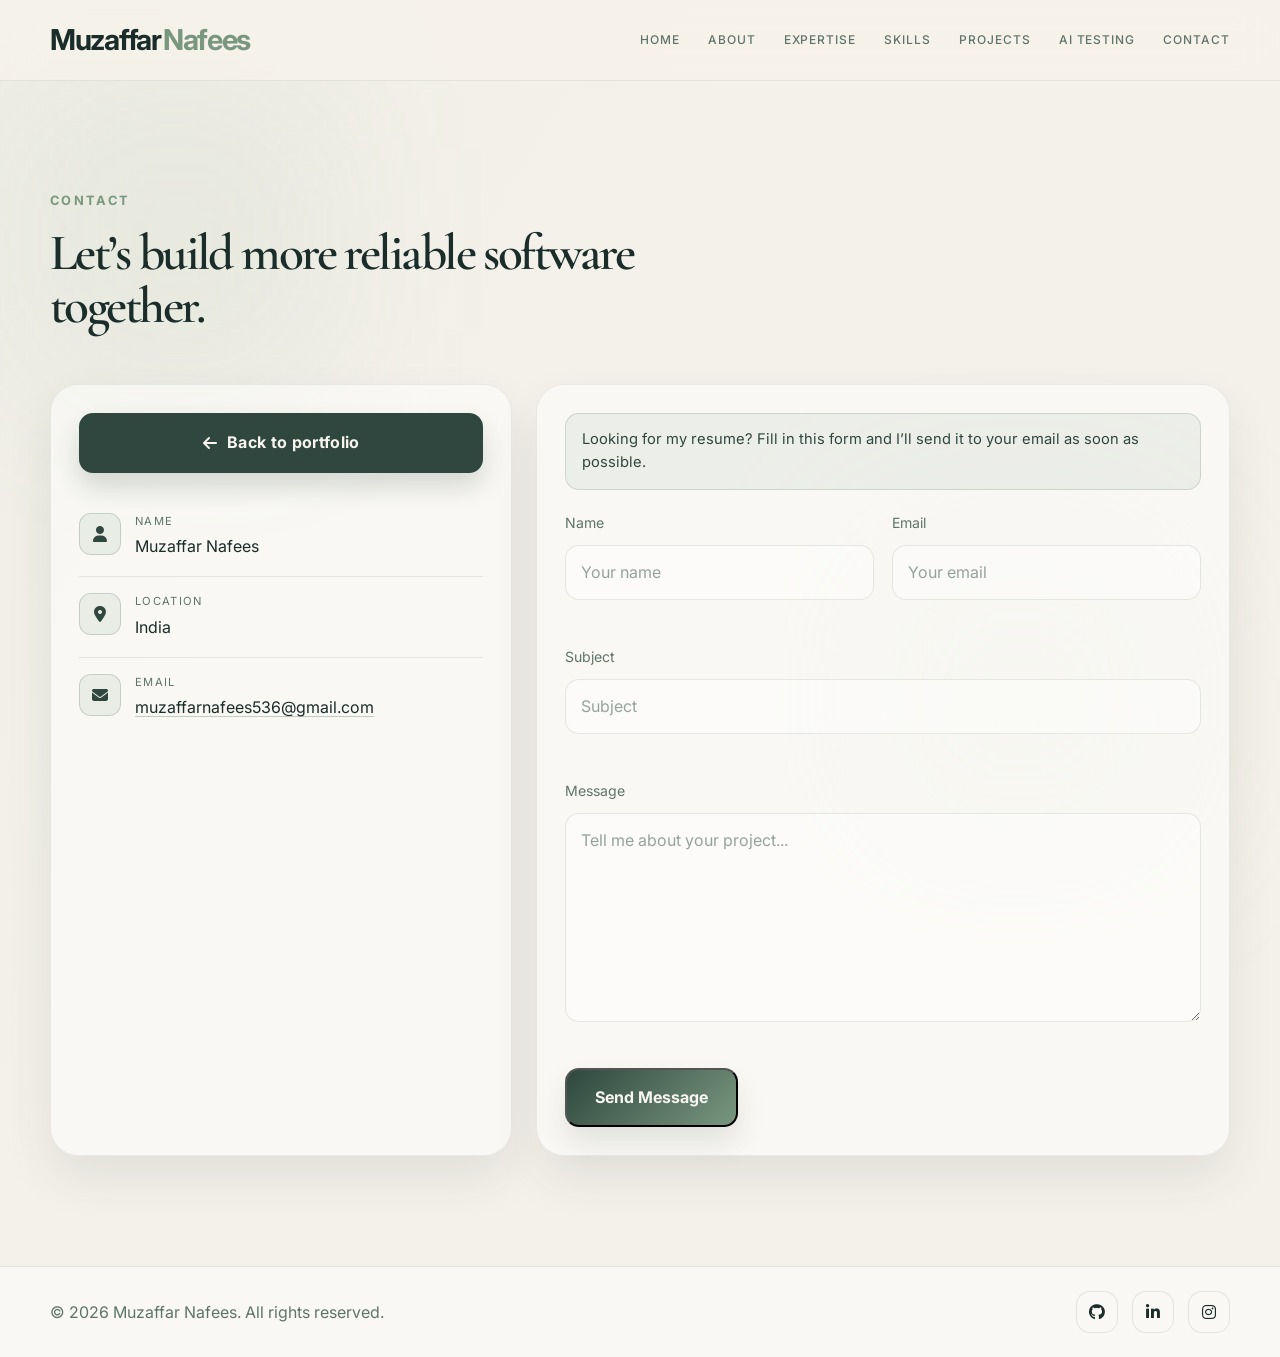
==== contact.html @ 431e7421 "Initial commit" ====
<!DOCTYPE html>
<html lang="en">
  <head>
    <meta charset="UTF-8" />
    <meta name="viewport" content="width=device-width, initial-scale=1.0" />
    <title>Contact Muzaffar Nafees | SDET II</title>
    <meta
      name="description"
      content="Contact Muzaffar Nafees about SDET, test automation, API testing, and quality engineering opportunities."
    />
    <link rel="preconnect" href="https://fonts.googleapis.com" />
    <link rel="preconnect" href="https://fonts.gstatic.com" crossorigin />
    <link
      href="https://fonts.googleapis.com/css2?family=Cormorant+Garamond:wght@500;600;700&family=Libre+Baskerville:wght@400;700&family=Inter:wght@400;500;600;700;800&display=swap"
      rel="stylesheet"
    />
    <link
      rel="stylesheet"
      href="https://cdnjs.cloudflare.com/ajax/libs/font-awesome/6.5.2/css/all.min.css"
    />
    <link rel="stylesheet" href="style.css" />
  </head>
  <body>
    <a class="skip-link" href="#main-content">Skip to main content</a>
    <div class="bg-glow glow-1"></div>
    <div class="bg-glow glow-2"></div>

    <header class="site-header">
      <nav class="navbar container" aria-label="Primary navigation">
        <a href="index.html#home" class="brand">Muzaffar<span>Nafees</span></a>

        <button class="nav-toggle" aria-label="Toggle navigation" aria-controls="primary-navigation" aria-expanded="false">
          <span></span>
          <span></span>
          <span></span>
        </button>

        <div class="nav-menu" id="primary-navigation">
          <a href="index.html#home">Home</a>
          <a href="index.html#about">About</a>
          <a href="index.html#expertise">Expertise</a>
          <a href="index.html#skills">Skills</a>
          <a href="index.html#projects">Projects</a>
          <a href="index.html#ai-testing">AI Testing</a>
          <a href="contact.html" aria-current="page">Contact</a>
        </div>
      </nav>
    </header>

    <main id="main-content" tabindex="-1">
      <section class="contact section" id="contact">
        <div class="container">
          <div class="section-heading">
            <p class="eyebrow" id="contact-eyebrow">Contact</p>
            <h1 id="contact-heading">Let’s build more reliable software together.</h1>
          </div>

          <div class="contact-grid">
            <div class="contact-card">
              <a class="btn btn-secondary contact-back" href="index.html">
                <i class="fa-solid fa-arrow-left" aria-hidden="true"></i>
                Back to portfolio
              </a>
              <div class="contact-item">
                <i class="fa-solid fa-user"></i>
                <div>
                  <label>Name</label>
                  <p>Muzaffar Nafees</p>
                </div>
              </div>
              <div class="contact-item">
                <i class="fa-solid fa-location-dot"></i>
                <div>
                  <label>Location</label>
                  <p>India</p>
                </div>
              </div>
              <div class="contact-item">
                <i class="fa-solid fa-envelope"></i>
                <div>
                  <label>Email</label>
                  <a href="mailto:muzaffarnafees536@gmail.com">muzaffarnafees536@gmail.com</a>
                </div>
              </div>
            </div>

            <form class="contact-form" novalidate>
              <div class="resume-note" id="resume-note" role="status" aria-live="polite">
                Looking for my resume? Fill in this form and I’ll send it to your email as soon as possible.
              </div>

              <div class="field-row">
                <div class="field">
                  <label for="name">Name</label>
                  <input id="name" type="text" placeholder="Your name" autocomplete="name" aria-describedby="name-error" />
                  <div class="error-message" id="name-error" aria-live="polite"></div>
                </div>
                <div class="field">
                  <label for="email">Email</label>
                  <input id="email" type="email" placeholder="Your email" autocomplete="email" aria-describedby="email-error" />
                  <div class="error-message" id="email-error" aria-live="polite"></div>
                </div>
              </div>

              <div class="field">
                <label for="subject">Subject</label>
                <input id="subject" type="text" placeholder="Subject" aria-describedby="subject-error" />
                <div class="error-message" id="subject-error" aria-live="polite"></div>
              </div>

              <div class="field">
                <label for="message">Message</label>
                <textarea id="message" rows="7" placeholder="Tell me about your project..." aria-describedby="message-error"></textarea>
                <div class="error-message" id="message-error" aria-live="polite"></div>
              </div>

              <div class="status-message" id="form-status" role="status" aria-live="polite"></div>
              <button type="submit" class="btn btn-primary">Send Message</button>
            </form>
          </div>
        </div>
      </section>
    </main>

    <footer class="site-footer">
      <div class="container footer-wrap">
        <p>© 2026 Muzaffar Nafees. All rights reserved.</p>
        <div class="socials">
          <a href="https://github.com/MuzaffarNafees" target="_blank" rel="noreferrer" aria-label="GitHub">
            <i class="fa-brands fa-github"></i>
          </a>
          <a href="https://www.linkedin.com/in/muzaffar-nafees-b33689193/" target="_blank" rel="noreferrer" aria-label="LinkedIn">
            <i class="fa-brands fa-linkedin-in"></i>
          </a>
          <a href="https://www.instagram.com/muzaffar.nafees/?hl=en" target="_blank" rel="noreferrer" aria-label="Instagram">
            <i class="fa-brands fa-instagram"></i>
          </a>
        </div>
      </div>
    </footer>

    <script src="script.js"></script>
  </body>
</html>
---- style.css ----
:root {
  --bg: #f4f1ea;
  --bg-soft: #eef3ee;
  --panel: rgba(255, 255, 255, 0.75);
  --panel-strong: #f3f0ea;
  --card: rgba(255, 255, 255, 0.82);
  --surface: rgba(130, 161, 138, 0.07);
  --line: rgba(31, 51, 42, 0.1);
  --text: #1a2d2a;
  --muted: #5e746a;
  --primary: #79977f;
  --secondary: #d9e1d2;
  --accent: #2f473e;
  --shadow: 0 22px 48px rgba(36, 58, 48, 0.09);
}

* {
  margin: 0;
  padding: 0;
  box-sizing: border-box;
}

html {
  scroll-behavior: smooth;
}

body {
  font-family: "Inter", sans-serif;
  background:
    linear-gradient(120deg, rgba(217, 225, 210, 0.2), transparent 38%),
    var(--bg);
  color: var(--text);
  line-height: 1.6;
  -webkit-font-smoothing: antialiased;
  text-rendering: optimizeLegibility;
  overflow-x: hidden;
}

.scroll-progress {
  position: fixed;
  top: 0;
  left: 0;
  z-index: 100;
  width: 0;
  height: 3px;
  background: linear-gradient(90deg, var(--accent), var(--primary));
  box-shadow: 0 0 14px rgba(121, 151, 127, 0.65);
  pointer-events: none;
}

.cursor-glow {
  position: fixed;
  top: 0;
  left: 0;
  z-index: 0;
  width: 220px;
  height: 220px;
  border-radius: 50%;
  background: rgba(121, 151, 127, 0.1);
  filter: blur(34px);
  opacity: 0;
  pointer-events: none;
  transform: translate(-50%, -50%);
  transition: opacity 0.3s ease;
}

@keyframes fadeInUp {
  from {
    opacity: 0;
    transform: translateY(24px);
  }
  to {
    opacity: 1;
    transform: translateY(0);
  }
}

@keyframes floatCard {
  0%, 100% {
    transform: translateY(0px);
  }
  50% {
    transform: translateY(-12px);
  }
}

@keyframes pulseGlow {
  0%, 100% {
    opacity: 0.45;
  }
  50% {
    opacity: 0.9;
  }
}

@keyframes transitionRise {
  from {
    opacity: 0;
    transform: translateY(18px);
  }
  to {
    opacity: 1;
    transform: translateY(0);
  }
}

@keyframes transitionMark {
  from {
    transform: translateX(-42px);
  }
  to {
    transform: translateX(142px);
  }
}

.page-transition {
  position: fixed;
  inset: 0;
  z-index: 200;
  display: grid;
  place-content: center;
  gap: 20px;
  background: var(--accent);
  color: #f8f5f1;
  text-align: center;
  animation: transitionRise 0.42s ease both;
}

.page-transition-brand {
  font-family: "Inter", sans-serif;
  font-size: clamp(1.45rem, 3vw, 2rem);
  font-weight: 700;
  letter-spacing: -0.045em;
}

.page-transition-brand span {
  margin-left: 0.08em;
  color: var(--secondary);
}

.page-transition-mark {
  position: relative;
  width: 100px;
  height: 1px;
  overflow: hidden;
  background: rgba(217, 225, 210, 0.28);
}

.page-transition-mark span {
  display: block;
  width: 42px;
  height: 1px;
  background: var(--secondary);
  animation: transitionMark 0.8s cubic-bezier(0.65, 0, 0.35, 1) infinite;
}

body.is-leaving > *:not(.page-transition) {
  pointer-events: none;
}

img {
  max-width: 100%;
  display: block;
}

a {
  color: inherit;
  text-decoration: none;
}

:focus-visible {
  outline: 3px solid var(--primary);
  outline-offset: 4px;
}

.skip-link {
  position: fixed;
  top: 12px;
  left: 12px;
  z-index: 100;
  padding: 10px 14px;
  border-radius: 10px;
  background: var(--accent);
  color: #f8f5f1;
  transform: translateY(-160%);
  transition: transform 0.2s ease;
}

.skip-link:focus {
  transform: translateY(0);
}

button,
input,
textarea {
  font: inherit;
}

.container {
  width: min(1180px, calc(100% - 32px));
  margin: 0 auto;
}

section,
article,
.container,
.hero-copy,
.hero-visual,
.about-card,
.info-card,
.project-card,
.contact-card,
.contact-form {
  min-width: 0;
}

.section {
  padding: 110px 0;
}

.alt-section {
  background: rgba(255, 255, 255, 0.02);
  border-top: 1px solid var(--line);
  border-bottom: 1px solid var(--line);
}

.eyebrow {
  font-size: 0.8rem;
  text-transform: uppercase;
  letter-spacing: 0.18em;
  color: var(--primary);
  font-weight: 700;
  margin-bottom: 16px;
}

.section-heading {
  max-width: 720px;
  margin-bottom: 52px;
}

.section-heading h1,
.section-heading h2 {
  font-size: clamp(2.2rem, 4vw, 3.5rem);
  line-height: 1.02;
  letter-spacing: -0.05em;
  font-family: "Cormorant Garamond", serif;
  font-weight: 600;
}

.bg-glow {
  position: fixed;
  filter: blur(90px);
  opacity: 0.5;
  pointer-events: none;
  z-index: 0;
  animation: pulseGlow 7s ease-in-out infinite;
}

.glow-1 {
  width: 300px;
  height: 300px;
  background: rgba(126, 163, 135, 0.18);
  top: 10%;
  left: 2%;
}

.glow-2 {
  width: 320px;
  height: 320px;
  background: rgba(196, 211, 188, 0.26);
  bottom: 5%;
  right: 8%;
}

.site-header,
main,
.site-footer {
  position: relative;
  z-index: 1;
}

.site-header {
  position: sticky;
  top: 0;
  z-index: 20;
  backdrop-filter: blur(18px);
  background: rgba(247, 243, 234, 0.8);
  border-bottom: 1px solid rgba(24, 56, 47, 0.08);
}

.navbar {
  display: flex;
  align-items: center;
  justify-content: space-between;
  min-height: 80px;
}

.brand {
  font-size: clamp(1.8rem, 2vw, 2.2rem);
  font-weight: 700;
  letter-spacing: -0.045em;
  font-family: "Inter", sans-serif;
  line-height: 1;
  color: var(--text);
}

.brand span {
  margin-left: 0.08em;
  color: var(--primary);
  font-weight: 700;
}

.nav-menu {
  display: flex;
  align-items: center;
  gap: 28px;
}

.nav-menu a {
  position: relative;
  color: var(--muted);
  font-weight: 500;
  letter-spacing: 0.08em;
  text-transform: uppercase;
  font-size: 0.75rem;
  transition: color 0.2s ease;
}

.nav-menu a:hover {
  color: var(--text);
}

.nav-menu a.is-current {
  color: var(--accent);
}

.nav-menu a.is-current::after {
  content: "";
  position: absolute;
  right: 0;
  bottom: -9px;
  left: 0;
  height: 2px;
  border-radius: 99px;
  background: var(--primary);
}

.nav-toggle {
  display: none;
  width: 44px;
  height: 44px;
  padding: 10px;
  border: 1px solid var(--line);
  border-radius: 12px;
  background: rgba(255, 255, 255, 0.55);
  color: var(--text);
  cursor: pointer;
}

.nav-toggle:hover {
  border-color: rgba(65, 93, 79, 0.35);
}

.nav-toggle span {
  display: block;
  height: 2px;
  margin: 4px 0;
  border-radius: 99px;
  background: currentColor;
}

.hero {
  padding: 110px 0 80px;
}

.hero-grid {
  display: grid;
  grid-template-columns: 1.2fr 0.8fr;
  align-items: center;
  gap: 48px;
}

.hero-copy {
  width: 100%;
  animation: fadeInUp 0.9s ease both;
}

.hero-copy h1 {
  display: block;
  font-size: clamp(2.9rem, 4.8vw, 6.8rem);
  line-height: 0.86;
  letter-spacing: -0.07em;
  max-width: 760px;
  font-family: Georgia, "Times New Roman", serif;
  font-weight: 400;
  margin-top: 30px;
  color: var(--text);
  text-shadow: 0 10px 30px rgba(26, 45, 42, 0.04);
}

.headline-line {
  display: block;
  white-space: normal;
}

.headline-line + .headline-line {
  margin-top: 0.18em;
}

.highlight {
  color: var(--primary);
  font-style: normal;
  font-weight: 400;
}

.subtitle {
  font-size: clamp(1.2rem, 2vw, 2rem);
  color: var(--muted);
  max-width: 1100px;
  margin-top: 22px;
  font-weight: 400;
  line-height: 1.3;
}

.typewriter-wrap {
  display: flex;
  align-items: center;
  flex-wrap: wrap;
  gap: 10px;
  margin-top: 18px;
  font-size: 0.9rem;
  color: var(--text);
  letter-spacing: 0.18em;
  text-transform: uppercase;
}

.static-text {
  color: var(--muted);
}

.typed-text {
  color: var(--accent);
  font-weight: 700;
}

.cta-row {
  display: flex;
  flex-wrap: wrap;
  gap: 18px;
  margin-top: 32px;
}

.btn {
  position: relative;
  overflow: hidden;
  display: inline-flex;
  align-items: center;
  justify-content: center;
  border-radius: 14px;
  padding: 15px 28px;
  font-weight: 700;
  transition: transform 0.2s ease, box-shadow 0.2s ease;
}

.ripple {
  position: absolute;
  width: 12px;
  height: 12px;
  border-radius: 50%;
  background: rgba(255, 255, 255, 0.42);
  pointer-events: none;
  transform: translate(-50%, -50%) scale(0);
  animation: ripple 0.6s ease-out forwards;
}

@keyframes ripple {
  to {
    opacity: 0;
    transform: translate(-50%, -50%) scale(18);
  }
}

.btn:hover {
  transform: translateY(-4px) scale(1.02);
  box-shadow: 0 22px 34px rgba(46, 69, 61, 0.16);
}

.btn-primary {
  color: #f8f5f1;
  background: linear-gradient(135deg, var(--accent), var(--primary));
  box-shadow: 0 16px 28px rgba(46, 69, 61, 0.12);
}

.btn-secondary {
  background: rgba(255, 255, 255, 0.38);
  border: 1px solid var(--line);
  color: var(--text);
}

.mini-stats {
  display: grid;
  grid-template-columns: repeat(3, minmax(120px, 1fr));
  gap: 18px;
  margin-top: 42px;
  max-width: 540px;
}

.mini-stats div {
  padding: 18px 16px;
  background: rgba(255, 255, 255, 0.32);
  border: 1px solid var(--line);
  border-radius: 18px;
  backdrop-filter: blur(6px);
  animation: floatCard 5.2s ease-in-out infinite;
  transition: transform 0.25s ease, box-shadow 0.25s ease;
}

.mini-stats div:hover {
  transform: translateY(-6px);
  box-shadow: 0 18px 30px rgba(31, 51, 42, 0.08);
}

.mini-stats div:nth-child(2) {
  animation-delay: 1s;
}

.mini-stats div:nth-child(3) {
  animation-delay: 2s;
}

.mini-stats strong {
  display: block;
  font-size: 1.4rem;
  margin-bottom: 6px;
  color: var(--primary);
}

.mini-stats span {
  color: var(--muted);
  font-size: 0.88rem;
}

.hero-visual {
  display: flex;
  justify-content: center;
}

.profile-card {
  width: min(450px, 100%);
  padding: 18px;
  border-radius: 30px;
  background: linear-gradient(180deg, rgba(255, 255, 255, 0.88), rgba(245, 247, 242, 0.96));
  border: 1px solid rgba(31, 51, 42, 0.08);
  box-shadow: var(--shadow);
  transform: perspective(1200px) rotateY(-6deg) rotateX(2deg);
  transition: transform 0.35s ease, box-shadow 0.35s ease;
  animation: floatCard 6.5s ease-in-out infinite;
}

.profile-card:hover {
  transform: perspective(1200px) rotateY(0deg) rotateX(0deg) translateY(-10px);
  box-shadow: 0 32px 70px rgba(31, 51, 42, 0.14);
}

.profile-image-wrap {
  overflow: hidden;
  border-radius: 24px;
  background: linear-gradient(180deg, rgba(126, 163, 135, 0.2), rgba(196, 211, 188, 0.24));
}

.profile-image-wrap img {
  width: 100%;
  height: 520px;
  object-fit: cover;
  border-radius: 24px;
}

.profile-badges {
  display: flex;
  flex-wrap: wrap;
  gap: 10px;
  margin-top: 18px;
}

.profile-badges span {
  display: inline-flex;
  align-items: center;
  gap: 8px;
  background: rgba(255, 255, 255, 0.42);
  border: 1px solid var(--line);
  padding: 10px 14px;
  border-radius: 999px;
  color: var(--muted);
  font-size: 0.9rem;
}

.about-grid {
  display: grid;
  grid-template-columns: 1.3fr 1fr 0.9fr;
  gap: 22px;
}

.about-card,
.info-card,
.contact-card,
.contact-form,
.ai-panel,
.quote-panel,
.project-card {
  background: rgba(255, 255, 255, 0.5);
  border: 1px solid rgba(31, 51, 42, 0.08);
  border-radius: 28px;
  box-shadow: var(--shadow);
  transition: transform 0.25s ease, box-shadow 0.25s ease, border-color 0.25s ease;
}

.about-card:hover,
.info-card:hover,
.contact-card:hover,
.contact-form:hover,
.ai-panel:hover,
.quote-panel:hover,
.project-card:hover {
  transform: translateY(-8px);
  box-shadow: 0 22px 42px rgba(31, 51, 42, 0.11);
  border-color: rgba(121, 151, 127, 0.28);
}

.tilt-card {
  transform: perspective(900px) rotateX(var(--tilt-x, 0deg)) rotateY(var(--tilt-y, 0deg));
}

.tilt-card:hover {
  transform: perspective(900px) rotateX(var(--tilt-x, 0deg)) rotateY(var(--tilt-y, 0deg)) translateY(-8px);
}

.reveal {
  opacity: 0;
  transform: translateY(24px);
  transition: opacity 0.7s ease, transform 0.7s ease;
}

.reveal.is-visible {
  opacity: 1;
  transform: translateY(0);
}

.reveal.is-visible.tilt-card {
  transform: perspective(900px) rotateX(var(--tilt-x, 0deg)) rotateY(var(--tilt-y, 0deg));
}

.reveal.is-visible.tilt-card:hover {
  transform: perspective(900px) rotateX(var(--tilt-x, 0deg)) rotateY(var(--tilt-y, 0deg)) translateY(-8px);
}

.about-card {
  padding: 28px;
}

.intro-card p {
  color: var(--muted);
  margin-bottom: 16px;
}

.highlight-card h3 {
  font-size: 2rem;
  margin: 12px 0 16px;
  letter-spacing: -0.05em;
}

.mini-label {
  display: inline-block;
  padding: 8px 12px;
  border-radius: 999px;
  background: rgba(126, 163, 135, 0.12);
  border: 1px solid rgba(65, 93, 79, 0.2);
  color: var(--accent);
  font-size: 0.75rem;
  text-transform: uppercase;
  letter-spacing: 0.08em;
}

.highlight-card ul,
.info-card ul,
.ai-panel ul {
  list-style: none;
  display: grid;
  gap: 10px;
  color: var(--muted);
}

.highlight-card li::before,
.info-card li::before,
.ai-panel li::before {
  content: "•";
  color: var(--accent);
  margin-right: 8px;
}

.metrics-card {
  display: grid;
  gap: 18px;
}

.metric {
  padding: 18px 16px;
  border-radius: 18px;
  background: rgba(255, 255, 255, 0.03);
  border: 1px solid var(--line);
}

.metric strong {
  display: block;
  font-size: 1.2rem;
  color: var(--primary);
}

.metric span {
  color: var(--muted);
}

.cards-grid {
  display: grid;
  gap: 22px;
}

.three-up {
  grid-template-columns: repeat(3, minmax(0, 1fr));
}

.info-card {
  padding: 28px 24px;
}

.icon-wrap {
  width: 62px;
  height: 62px;
  border-radius: 18px;
  display: grid;
  place-items: center;
  background: linear-gradient(135deg, rgba(126, 163, 135, 0.12), rgba(196, 211, 188, 0.18));
  border: 1px solid rgba(65, 93, 79, 0.2);
  color: var(--accent);
  font-size: 1.5rem;
  margin-bottom: 18px;
}

.info-card h3 {
  margin-bottom: 14px;
  font-size: 1.5rem;
  letter-spacing: -0.04em;
}

.stack-layout {
  display: grid;
  grid-template-columns: repeat(2, minmax(0, 1fr));
  gap: 24px;
}

.stack-block {
  padding: 24px;
  border-radius: 22px;
  background: rgba(255, 255, 255, 0.38);
  border: 1px solid var(--line);
}

.stack-block h3 {
  margin-bottom: 18px;
  font-size: 1.2rem;
}

.chip-group {
  display: flex;
  flex-wrap: wrap;
  gap: 10px;
}

.chip-group span {
  background: rgba(255, 255, 255, 0.58);
  border: 1px solid var(--line);
  color: var(--text);
  padding: 10px 14px;
  border-radius: 999px;
  font-size: 0.9rem;
}

.projects-grid {
  display: grid;
  grid-template-columns: repeat(3, minmax(0, 1fr));
  gap: 24px;
}

.project-card {
  padding: 26px 22px;
}

.project-tag {
  display: inline-block;
  margin-bottom: 14px;
  padding: 8px 10px;
  border-radius: 999px;
  background: rgba(121, 151, 127, 0.1);
  border: 1px solid rgba(121, 151, 127, 0.22);
  color: var(--accent);
  text-transform: uppercase;
  letter-spacing: 0.08em;
  font-size: 0.7rem;
  font-weight: 700;
}

.project-card h3 {
  margin-bottom: 12px;
  font-size: 1.7rem;
  letter-spacing: -0.05em;
}

.project-card p,
.project-card li {
  color: var(--muted);
}

.project-card ul {
  list-style: none;
  display: grid;
  gap: 10px;
  margin-top: 16px;
}

.project-card li::before {
  content: "•";
  color: var(--primary);
  margin-right: 8px;
}

.project-meta {
  display: flex;
  flex-wrap: wrap;
  gap: 8px;
  margin-top: 18px;
}

.project-meta span {
  display: inline-flex;
  padding: 8px 12px;
  border-radius: 999px;
  background: rgba(255, 255, 255, 0.58);
  border: 1px solid var(--line);
  color: var(--text);
  font-size: 0.76rem;
}

.ai-grid {
  display: grid;
  grid-template-columns: 1.3fr 0.7fr;
  gap: 22px;
}

.ai-panel,
.quote-panel {
  padding: 28px;
}

.quote-panel {
  display: grid;
  place-items: center;
  background: linear-gradient(135deg, rgba(126, 163, 135, 0.1), rgba(196, 211, 188, 0.18));
}

.quote-panel p {
  font-size: clamp(1.5rem, 3vw, 2.2rem);
  line-height: 1.1;
  font-family: "Cormorant Garamond", serif;
  letter-spacing: -0.02em;
  font-weight: 600;
}

.architecture-flow {
  display: flex;
  flex-direction: column;
  align-items: center;
  gap: 12px;
}

.flow-block,
.multi-stack {
  background: rgba(255, 255, 255, 0.4);
  border: 1px solid var(--line);
  border-radius: 16px;
  padding: 16px 22px;
  text-align: center;
  min-width: min(100%, 360px);
  font-weight: 600;
}

.flow-block {
  color: var(--text);
  cursor: pointer;
  font: inherit;
  transition: transform 0.25s ease, background 0.25s ease, border-color 0.25s ease, box-shadow 0.25s ease;
}

.flow-block:hover,
.flow-block.is-active {
  transform: translateX(8px);
  background: rgba(121, 151, 127, 0.14);
  border-color: rgba(65, 93, 79, 0.36);
  box-shadow: 0 12px 26px rgba(31, 51, 42, 0.1);
}

.flow-block.is-pulse {
  animation: architecturePulse 0.7s ease both;
}

@keyframes architecturePulse {
  0% {
    box-shadow: 0 0 0 0 rgba(121, 151, 127, 0.45);
  }
  60% {
    box-shadow: 0 0 0 12px rgba(121, 151, 127, 0);
  }
  100% {
    box-shadow: 0 12px 26px rgba(31, 51, 42, 0.1);
  }
}

.architecture-intro {
  max-width: 600px;
  margin-top: 18px;
  color: var(--muted);
}

.architecture-detail {
  display: grid;
  grid-template-columns: 0.8fr 1.5fr auto;
  align-items: center;
  gap: 24px;
  margin: 32px auto 0;
  padding: 22px 24px;
  max-width: 860px;
  border: 1px solid rgba(121, 151, 127, 0.24);
  border-radius: 22px;
  background: rgba(255, 255, 255, 0.54);
  box-shadow: var(--shadow);
}

.architecture-detail-label {
  display: block;
  margin-bottom: 6px;
  color: var(--primary);
  font-size: 0.7rem;
  font-weight: 700;
  letter-spacing: 0.14em;
  text-transform: uppercase;
}

.architecture-detail h3 {
  font-family: "Cormorant Garamond", serif;
  font-size: 1.8rem;
  line-height: 1;
}

.architecture-detail p {
  color: var(--muted);
}

.architecture-play {
  display: inline-flex;
  align-items: center;
  gap: 9px;
  min-height: 44px;
  padding: 10px 15px;
  border: 1px solid rgba(65, 93, 79, 0.22);
  border-radius: 999px;
  background: var(--accent);
  color: #f8f5f1;
  cursor: pointer;
  font-weight: 700;
  white-space: nowrap;
  transition: transform 0.2s ease, box-shadow 0.2s ease;
}

.architecture-play:hover {
  transform: translateY(-3px);
  box-shadow: 0 12px 24px rgba(46, 69, 61, 0.18);
}

.architecture-play.is-complete {
  background: var(--primary);
}

.architecture-progress {
  width: min(860px, 100%);
  height: 5px;
  margin: 18px auto 0;
  overflow: hidden;
  border-radius: 999px;
  background: rgba(121, 151, 127, 0.14);
}

.architecture-progress span {
  display: block;
  width: 16.66%;
  height: 100%;
  border-radius: inherit;
  background: linear-gradient(90deg, var(--primary), var(--accent));
  transition: width 0.45s ease;
}

.architecture-status {
  margin-top: 10px;
  color: var(--muted);
  font-size: 0.82rem;
  text-align: center;
}

.multi-stack {
  display: flex;
  flex-wrap: wrap;
  justify-content: center;
  gap: 10px;
  min-width: min(100%, 440px);
}

.multi-stack span {
  border-radius: 999px;
  padding: 8px 12px;
  background: rgba(255, 255, 255, 0.58);
  border: 1px solid var(--line);
}

.connector {
  position: relative;
  color: var(--primary);
  font-size: 1.1rem;
  transition: color 0.25s ease, transform 0.25s ease;
}

.connector.is-live {
  color: var(--accent);
  transform: scale(1.22);
}

.connector.is-live::after {
  content: "";
  position: absolute;
  top: 50%;
  left: 50%;
  width: 8px;
  height: 8px;
  border-radius: 50%;
  background: var(--primary);
  box-shadow: 0 0 0 5px rgba(121, 151, 127, 0.16);
  transform: translate(-50%, -50%);
  animation: signalTravel 0.7s ease-in-out both;
}

@keyframes signalTravel {
  0% {
    opacity: 0;
    transform: translate(-50%, -90%);
  }
  45% {
    opacity: 1;
  }
  100% {
    opacity: 0;
    transform: translate(-50%, 90%);
  }
}

.contact-grid {
  display: grid;
  grid-template-columns: 0.8fr 1.2fr;
  gap: 24px;
}

.contact-card,
.contact-form {
  padding: 28px;
}

.contact-back {
  width: 100%;
  min-height: 58px;
  margin: 0 0 24px;
  gap: 10px;
  border: 2px solid var(--accent);
  background: var(--accent);
  color: #f8f5f1;
  box-shadow: 0 14px 26px rgba(46, 69, 61, 0.18);
  letter-spacing: 0.02em;
}

.contact-back:hover {
  background: var(--text);
  border-color: var(--text);
  box-shadow: 0 18px 32px rgba(46, 69, 61, 0.24);
}

.contact-item {
  display: flex;
  align-items: flex-start;
  gap: 14px;
  padding: 16px 0;
  border-bottom: 1px solid var(--line);
}

.contact-item:last-child {
  border-bottom: none;
}

.contact-item i {
  display: inline-grid;
  place-items: center;
  width: 42px;
  height: 42px;
  border-radius: 12px;
  color: var(--primary);
  background: rgba(102, 217, 239, 0.08);
  border: 1px solid rgba(102, 217, 239, 0.2);
}

.contact-item label {
  display: block;
  text-transform: uppercase;
  letter-spacing: 0.12em;
  color: var(--muted);
  font-size: 0.7rem;
  margin-bottom: 4px;
}

.contact-item p,
.contact-item a {
  color: var(--text);
  overflow-wrap: anywhere;
}

.contact-item a {
  text-decoration: underline;
  text-decoration-color: rgba(121, 151, 127, 0.45);
  text-underline-offset: 3px;
}

.field-row {
  display: grid;
  grid-template-columns: repeat(2, minmax(0, 1fr));
  gap: 18px;
}

.field {
  display: grid;
  gap: 10px;
  margin-bottom: 18px;
}

.field label {
  color: var(--muted);
  font-size: 0.88rem;
}

.field input,
.field textarea {
  width: 100%;
  min-height: 48px;
  background: rgba(255, 255, 255, 0.4);
  border: 1px solid var(--line);
  border-radius: 14px;
  padding: 14px 15px;
  color: var(--text);
  resize: vertical;
  transition: border-color 0.2s ease, box-shadow 0.2s ease, transform 0.2s ease;
}

.field input::placeholder,
.field textarea::placeholder {
  color: rgba(24, 56, 47, 0.45);
}

.field input:focus,
.field textarea:focus {
  outline: none;
  border-color: rgba(65, 93, 79, 0.7);
  box-shadow: 0 0 0 4px rgba(121, 151, 127, 0.12);
}

.field.has-error input,
.field.has-error textarea {
  border-color: #c25a5a;
  box-shadow: 0 0 0 4px rgba(194, 90, 90, 0.08);
}

.error-message {
  min-height: 18px;
  font-size: 0.78rem;
  color: #b14a4a;
}

.status-message {
  display: none;
  margin-bottom: 16px;
  padding: 12px 14px;
  border-radius: 12px;
  font-size: 0.9rem;
}

.status-message.visible {
  display: block;
}

.status-message.error {
  background: rgba(194, 90, 90, 0.08);
  border: 1px solid rgba(194, 90, 90, 0.2);
  color: #8e3232;
}

.status-message.success {
  background: rgba(76, 143, 110, 0.08);
  border: 1px solid rgba(76, 143, 110, 0.2);
  color: #2d684d;
}

.resume-note {
  margin-bottom: 22px;
  padding: 14px 16px;
  border: 1px solid rgba(121, 151, 127, 0.28);
  border-radius: 14px;
  background: rgba(121, 151, 127, 0.1);
  color: var(--accent);
  font-size: 0.92rem;
}

.site-footer {
  border-top: 1px solid var(--line);
  background: rgba(255, 255, 255, 0.52);
}

.footer-wrap {
  display: flex;
  align-items: center;
  justify-content: space-between;
  min-height: 90px;
  gap: 18px;
}

.footer-wrap p {
  color: var(--muted);
}

.socials {
  display: flex;
  align-items: center;
  gap: 14px;
}

.socials a {
  width: 42px;
  height: 42px;
  display: grid;
  place-items: center;
  border-radius: 14px;
  border: 1px solid var(--line);
  background: rgba(255, 255, 255, 0.02);
  color: var(--text);
}

@media (max-width: 980px) {
  .hero-grid,
  .about-grid,
  .contact-grid,
  .ai-grid,
  .three-up,
  .stack-layout,
  .projects-grid {
    grid-template-columns: 1fr;
  }

  .nav-toggle {
    display: block;
  }

  .nav-menu {
    position: absolute;
    top: 100%;
    left: 0;
    right: 0;
    display: none;
    flex-direction: column;
    align-items: flex-start;
    padding: 18px 16px 24px;
    background: rgba(244, 241, 234, 0.97);
    backdrop-filter: blur(18px);
    border-bottom: 1px solid var(--line);
    box-shadow: var(--shadow);
    max-height: calc(100vh - 80px);
    overflow-y: auto;
  }

  .nav-menu.is-open {
    display: flex;
  }

  .nav-menu a {
    width: 100%;
    padding: 12px 4px;
    border-bottom: 1px solid rgba(31, 51, 42, 0.06);
  }

  .hero {
    padding-top: 70px;
  }

  .hero-visual {
    margin-top: 10px;
  }
}

@media (max-width: 640px) {
  .container {
    width: min(100% - 24px, 520px);
  }

  .section {
    padding: 72px 0;
  }

  .navbar {
    min-height: 68px;
  }

  .brand {
    font-size: 1.65rem;
  }

  .hero {
    padding: 58px 0 64px;
  }

  .hero-copy h1 {
    font-size: clamp(2.8rem, 14vw, 4.6rem);
    line-height: 0.92;
    letter-spacing: -0.065em;
    margin-top: 22px;
  }

  .subtitle {
    font-size: 1.05rem;
    line-height: 1.5;
  }

  .typewriter-wrap {
    align-items: flex-start;
    flex-direction: column;
    gap: 3px;
    font-size: 0.76rem;
    line-height: 1.4;
  }

  .section-heading {
    margin-bottom: 34px;
  }

  .section-heading h1,
  .section-heading h2 {
    font-size: clamp(2rem, 10vw, 3rem);
    line-height: 1.05;
  }

  .mini-stats,
  .field-row {
    grid-template-columns: 1fr;
  }

  .profile-image-wrap img {
    height: min(420px, 105vw);
  }

  .profile-card,
  .about-card,
  .info-card,
  .project-card,
  .ai-panel,
  .quote-panel,
  .contact-card,
  .contact-form {
    border-radius: 22px;
  }

  .profile-card {
    padding: 12px;
  }

  .profile-image-wrap,
  .profile-image-wrap img {
    border-radius: 17px;
  }

  .profile-badges {
    gap: 8px;
    margin-top: 12px;
  }

  .profile-badges span {
    padding: 8px 10px;
    font-size: 0.78rem;
  }

  .cta-row {
    flex-direction: column;
    align-items: stretch;
  }

  .btn {
    width: 100%;
  }

  .mini-stats {
    gap: 12px;
    margin-top: 30px;
  }

  .mini-stats div {
    padding: 14px 12px;
  }

  .mini-stats strong {
    font-size: 1.15rem;
  }

  .mini-stats span {
    font-size: 0.78rem;
  }

  .field-row {
    gap: 0;
  }

  .contact-item {
    gap: 10px;
  }

  .contact-item i {
    flex: 0 0 38px;
    width: 38px;
    height: 38px;
  }

  .flow-block,
  .multi-stack {
    min-width: 0;
    width: 100%;
  }

  .architecture-detail {
    grid-template-columns: 1fr;
    gap: 14px;
    padding: 20px;
  }

  .architecture-play {
    justify-content: center;
    width: 100%;
  }

  .footer-wrap {
    flex-direction: column;
    text-align: center;
    padding: 24px 0;
  }
}

@media (max-width: 360px) {
  .container {
    width: calc(100% - 20px);
  }

  .hero-copy h1 {
    font-size: 2.55rem;
  }

  .eyebrow {
    font-size: 0.7rem;
    letter-spacing: 0.13em;
  }

  .section {
    padding: 60px 0;
  }

  .about-card,
  .info-card,
  .project-card,
  .ai-panel,
  .quote-panel,
  .contact-card,
  .contact-form {
    padding: 20px 16px;
  }

  .profile-badges span {
    width: 100%;
    justify-content: center;
  }

  .flow-block,
  .multi-stack {
    padding-left: 14px;
    padding-right: 14px;
  }
}

@media (prefers-reduced-motion: reduce) {
  html {
    scroll-behavior: auto;
  }

  *,
  *::before,
  *::after {
    animation-duration: 0.01ms !important;
    animation-iteration-count: 1 !important;
    transition-duration: 0.01ms !important;
  }

  .cursor-glow,
  .ripple {
    display: none;
  }
}

@media (hover: none), (pointer: coarse) {
  .cursor-glow {
    display: none;
  }
}

.contact-item i {
  color: var(--accent);
  background: rgba(126, 163, 135, 0.12);
  border: 1px solid rgba(65, 93, 79, 0.22);
}

.socials a:hover {
  border-color: rgba(65, 93, 79, 0.3);
  transform: translateY(-2px);
}

.nav-menu a {
  color: var(--muted);
}

.nav-menu a:hover {
  color: var(--text);
}
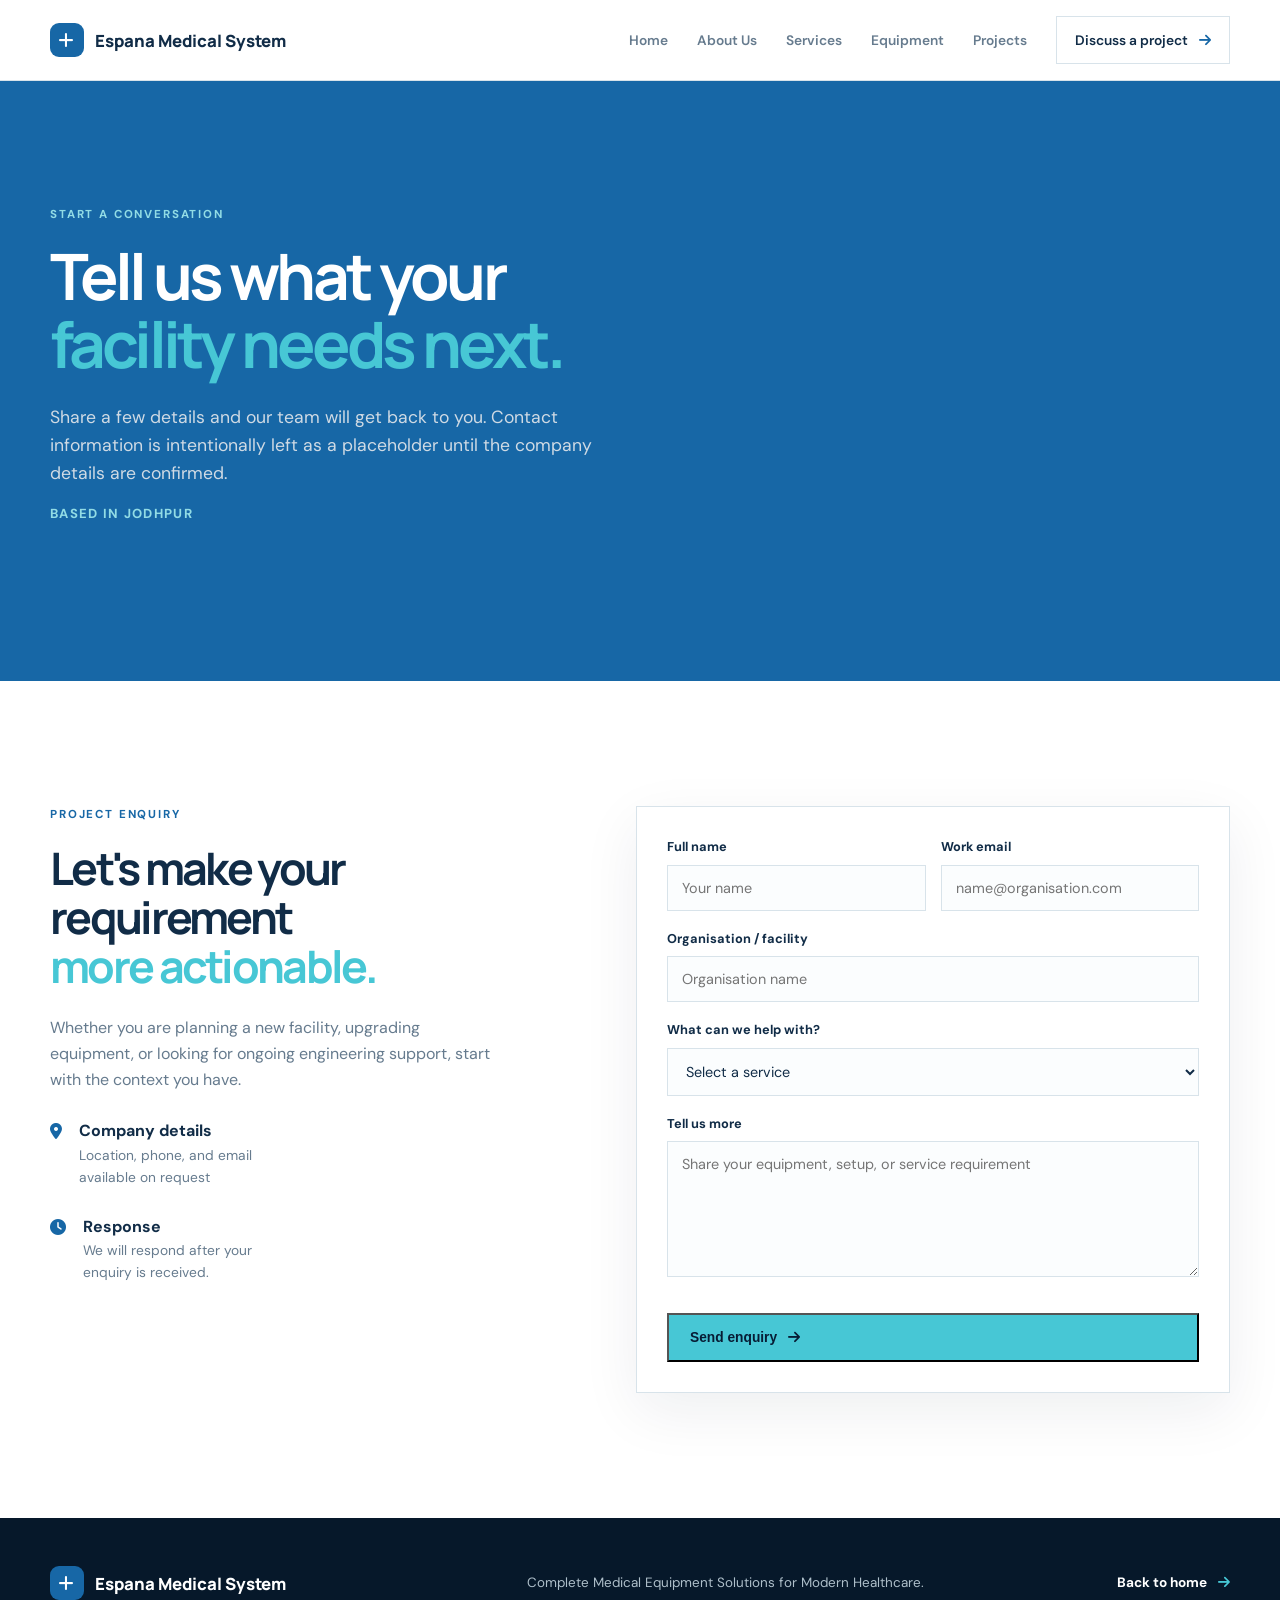
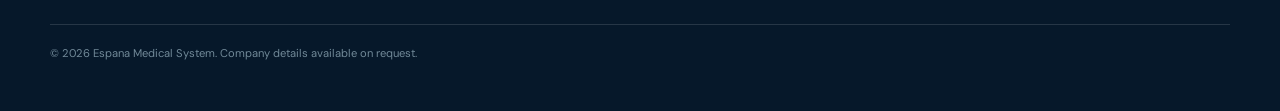
==== commit 3b51d359: "Inital" ====
--- a/contact.html
+++ b/contact.html
@@ -1,144 +1 @@
-<!DOCTYPE html>
-<html lang="en">
-  <head>
-    <meta charset="UTF-8" />
-    <meta name="viewport" content="width=device-width, initial-scale=1.0" />
-    <title>Contact Muzaffar Nafees | SDET II</title>
-    <meta
-      name="description"
-      content="Contact Muzaffar Nafees about SDET, test automation, API testing, and quality engineering opportunities."
-    />
-    <link rel="preconnect" href="https://fonts.googleapis.com" />
-    <link rel="preconnect" href="https://fonts.gstatic.com" crossorigin />
-    <link
-      href="https://fonts.googleapis.com/css2?family=Cormorant+Garamond:wght@500;600;700&family=Libre+Baskerville:wght@400;700&family=Inter:wght@400;500;600;700;800&display=swap"
-      rel="stylesheet"
-    />
-    <link
-      rel="stylesheet"
-      href="https://cdnjs.cloudflare.com/ajax/libs/font-awesome/6.5.2/css/all.min.css"
-    />
-    <link rel="stylesheet" href="style.css" />
-  </head>
-  <body>
-    <a class="skip-link" href="#main-content">Skip to main content</a>
-    <div class="bg-glow glow-1"></div>
-    <div class="bg-glow glow-2"></div>
-
-    <header class="site-header">
-      <nav class="navbar container" aria-label="Primary navigation">
-        <a href="index.html#home" class="brand">Muzaffar<span>Nafees</span></a>
-
-        <button class="nav-toggle" aria-label="Toggle navigation" aria-controls="primary-navigation" aria-expanded="false">
-          <span></span>
-          <span></span>
-          <span></span>
-        </button>
-
-        <div class="nav-menu" id="primary-navigation">
-          <a href="index.html#home">Home</a>
-          <a href="index.html#about">About</a>
-          <a href="index.html#expertise">Expertise</a>
-          <a href="index.html#skills">Skills</a>
-          <a href="index.html#projects">Projects</a>
-          <a href="index.html#ai-testing">AI Testing</a>
-          <a href="contact.html" aria-current="page">Contact</a>
-        </div>
-      </nav>
-    </header>
-
-    <main id="main-content" tabindex="-1">
-      <section class="contact section" id="contact">
-        <div class="container">
-          <div class="section-heading">
-            <p class="eyebrow" id="contact-eyebrow">Contact</p>
-            <h1 id="contact-heading">Let’s build more reliable software together.</h1>
-          </div>
-
-          <div class="contact-grid">
-            <div class="contact-card">
-              <a class="btn btn-secondary contact-back" href="index.html">
-                <i class="fa-solid fa-arrow-left" aria-hidden="true"></i>
-                Back to portfolio
-              </a>
-              <div class="contact-item">
-                <i class="fa-solid fa-user"></i>
-                <div>
-                  <label>Name</label>
-                  <p>Muzaffar Nafees</p>
-                </div>
-              </div>
-              <div class="contact-item">
-                <i class="fa-solid fa-location-dot"></i>
-                <div>
-                  <label>Location</label>
-                  <p>India</p>
-                </div>
-              </div>
-              <div class="contact-item">
-                <i class="fa-solid fa-envelope"></i>
-                <div>
-                  <label>Email</label>
-                  <a href="mailto:muzaffarnafees536@gmail.com">muzaffarnafees536@gmail.com</a>
-                </div>
-              </div>
-            </div>
-
-            <form class="contact-form" novalidate>
-              <div class="resume-note" id="resume-note" role="status" aria-live="polite">
-                Looking for my resume? Fill in this form and I’ll send it to your email as soon as possible.
-              </div>
-
-              <div class="field-row">
-                <div class="field">
-                  <label for="name">Name</label>
-                  <input id="name" type="text" placeholder="Your name" autocomplete="name" aria-describedby="name-error" />
-                  <div class="error-message" id="name-error" aria-live="polite"></div>
-                </div>
-                <div class="field">
-                  <label for="email">Email</label>
-                  <input id="email" type="email" placeholder="Your email" autocomplete="email" aria-describedby="email-error" />
-                  <div class="error-message" id="email-error" aria-live="polite"></div>
-                </div>
-              </div>
-
-              <div class="field">
-                <label for="subject">Subject</label>
-                <input id="subject" type="text" placeholder="Subject" aria-describedby="subject-error" />
-                <div class="error-message" id="subject-error" aria-live="polite"></div>
-              </div>
-
-              <div class="field">
-                <label for="message">Message</label>
-                <textarea id="message" rows="7" placeholder="Tell me about your project..." aria-describedby="message-error"></textarea>
-                <div class="error-message" id="message-error" aria-live="polite"></div>
-              </div>
-
-              <div class="status-message" id="form-status" role="status" aria-live="polite"></div>
-              <button type="submit" class="btn btn-primary">Send Message</button>
-            </form>
-          </div>
-        </div>
-      </section>
-    </main>
-
-    <footer class="site-footer">
-      <div class="container footer-wrap">
-        <p>© 2026 Muzaffar Nafees. All rights reserved.</p>
-        <div class="socials">
-          <a href="https://github.com/MuzaffarNafees" target="_blank" rel="noreferrer" aria-label="GitHub">
-            <i class="fa-brands fa-github"></i>
-          </a>
-          <a href="https://www.linkedin.com/in/muzaffar-nafees-b33689193/" target="_blank" rel="noreferrer" aria-label="LinkedIn">
-            <i class="fa-brands fa-linkedin-in"></i>
-          </a>
-          <a href="https://www.instagram.com/muzaffar.nafees/?hl=en" target="_blank" rel="noreferrer" aria-label="Instagram">
-            <i class="fa-brands fa-instagram"></i>
-          </a>
-        </div>
-      </div>
-    </footer>
-
-    <script src="script.js"></script>
-  </body>
-</html>
+<!doctype html><html lang="en"><head><meta charset="UTF-8"><meta name="viewport" content="width=device-width, initial-scale=1.0"><title>Contact | Espana Medical System</title><meta name="description" content="Discuss a medical equipment or hospital solutions requirement with Espana Medical System."><link rel="preconnect" href="https://fonts.googleapis.com"><link rel="preconnect" href="https://fonts.gstatic.com" crossorigin><link href="https://fonts.googleapis.com/css2?family=DM+Sans:wght@400;500;600;700&family=Manrope:wght@500;600;700;800&display=swap" rel="stylesheet"><link rel="stylesheet" href="https://cdnjs.cloudflare.com/ajax/libs/font-awesome/6.5.2/css/all.min.css"><link rel="stylesheet" href="style.css"></head><body><header class="site-header"><nav class="navbar container"><a class="brand" href="index.html#home"><span class="brand-mark"><i class="fa-solid fa-plus"></i></span><span>ESPANA <b>MEDICAL</b></span></a><button class="nav-toggle" aria-label="Toggle navigation" aria-controls="primary-navigation" aria-expanded="false"><span></span><span></span><span></span></button><div class="nav-menu" id="primary-navigation"><a href="index.html#home">Home</a><a href="index.html#about">About Us</a><a href="index.html#services">Services</a><a href="index.html#equipment">Equipment</a><a href="index.html#projects">Projects</a><a class="nav-cta" href="contact.html">Discuss a project <i class="fa-solid fa-arrow-right"></i></a></div></nav></header><main><section class="contact-hero section section-blue"><div class="container"><p class="eyebrow light">Start a conversation</p><h1>Tell us what your<br><em>facility needs next.</em></h1><p class="hero-lede">Share a few details and our team will get back to you. Contact information is intentionally left as a placeholder until the company details are confirmed.</p></div></section><section class="section"><div class="container contact-layout"><div><p class="eyebrow">Project enquiry</p><h2 class="contact-title">Let's make your requirement<br><em>more actionable.</em></h2><p class="contact-copy">Whether you are planning a new facility, upgrading equipment, or looking for ongoing engineering support, start with the context you have.</p><div class="contact-detail"><i class="fa-solid fa-location-dot"></i><div><strong>Company details</strong><p>Location, phone, and email<br>available on request</p></div></div><div class="contact-detail"><i class="fa-solid fa-clock"></i><div><strong>Response</strong><p>We will respond after your<br>enquiry is received.</p></div></div></div><form class="enquiry-form" id="enquiry-form"><div class="field-row"><label>Full name<input required name="name" type="text" placeholder="Your name"></label><label>Work email<input required name="email" type="email" placeholder="name@organisation.com"></label></div><label>Organisation / facility<input name="organisation" type="text" placeholder="Organisation name"></label><label>What can we help with?<select name="service"><option value="">Select a service</option><option>Medical equipment supply</option><option>Hospital equipment setup</option><option>Installation & commissioning</option><option>Engineering / maintenance support</option><option>Other requirement</option></select></label><label>Tell us more<textarea required name="message" rows="6" placeholder="Share your equipment, setup, or service requirement"></textarea></label><div class="form-status" role="status" aria-live="polite"></div><button class="btn btn-primary" type="submit">Send enquiry <i class="fa-solid fa-arrow-right"></i></button></form></div></section></main><footer class="site-footer"><div class="container footer-wrap"><a class="brand footer-brand" href="index.html#home"><span class="brand-mark"><i class="fa-solid fa-plus"></i></span><span>ESPANA <b>MEDICAL</b></span></a><p>Complete Medical Equipment Solutions for Modern Healthcare.</p><a class="footer-contact" href="index.html">Back to home <i class="fa-solid fa-arrow-right"></i></a><small>© 2026 Espana Medical System. Company details available on request.</small></div></footer><script src="script.js"></script><script>document.querySelector('#enquiry-form')?.addEventListener('submit',e=>{e.preventDefault();e.currentTarget.querySelector('.form-status').textContent='Thank you. Your enquiry is ready to be connected to the Espana Medical System team.';e.currentTarget.reset()})</script></body></html>
--- a/style.css
+++ b/style.css
@@ -1,1553 +1,2 @@
-:root {
-  --bg: #f4f1ea;
-  --bg-soft: #eef3ee;
-  --panel: rgba(255, 255, 255, 0.75);
-  --panel-strong: #f3f0ea;
-  --card: rgba(255, 255, 255, 0.82);
-  --surface: rgba(130, 161, 138, 0.07);
-  --line: rgba(31, 51, 42, 0.1);
-  --text: #1a2d2a;
-  --muted: #5e746a;
-  --primary: #79977f;
-  --secondary: #d9e1d2;
-  --accent: #2f473e;
-  --shadow: 0 22px 48px rgba(36, 58, 48, 0.09);
-}
-
-* {
-  margin: 0;
-  padding: 0;
-  box-sizing: border-box;
-}
-
-html {
-  scroll-behavior: smooth;
-}
-
-body {
-  font-family: "Inter", sans-serif;
-  background:
-    linear-gradient(120deg, rgba(217, 225, 210, 0.2), transparent 38%),
-    var(--bg);
-  color: var(--text);
-  line-height: 1.6;
-  -webkit-font-smoothing: antialiased;
-  text-rendering: optimizeLegibility;
-  overflow-x: hidden;
-}
-
-.scroll-progress {
-  position: fixed;
-  top: 0;
-  left: 0;
-  z-index: 100;
-  width: 0;
-  height: 3px;
-  background: linear-gradient(90deg, var(--accent), var(--primary));
-  box-shadow: 0 0 14px rgba(121, 151, 127, 0.65);
-  pointer-events: none;
-}
-
-.cursor-glow {
-  position: fixed;
-  top: 0;
-  left: 0;
-  z-index: 0;
-  width: 220px;
-  height: 220px;
-  border-radius: 50%;
-  background: rgba(121, 151, 127, 0.1);
-  filter: blur(34px);
-  opacity: 0;
-  pointer-events: none;
-  transform: translate(-50%, -50%);
-  transition: opacity 0.3s ease;
-}
-
-@keyframes fadeInUp {
-  from {
-    opacity: 0;
-    transform: translateY(24px);
-  }
-  to {
-    opacity: 1;
-    transform: translateY(0);
-  }
-}
-
-@keyframes floatCard {
-  0%, 100% {
-    transform: translateY(0px);
-  }
-  50% {
-    transform: translateY(-12px);
-  }
-}
-
-@keyframes pulseGlow {
-  0%, 100% {
-    opacity: 0.45;
-  }
-  50% {
-    opacity: 0.9;
-  }
-}
-
-@keyframes transitionRise {
-  from {
-    opacity: 0;
-    transform: translateY(18px);
-  }
-  to {
-    opacity: 1;
-    transform: translateY(0);
-  }
-}
-
-@keyframes transitionMark {
-  from {
-    transform: translateX(-42px);
-  }
-  to {
-    transform: translateX(142px);
-  }
-}
-
-.page-transition {
-  position: fixed;
-  inset: 0;
-  z-index: 200;
-  display: grid;
-  place-content: center;
-  gap: 20px;
-  background: var(--accent);
-  color: #f8f5f1;
-  text-align: center;
-  animation: transitionRise 0.42s ease both;
-}
-
-.page-transition-brand {
-  font-family: "Inter", sans-serif;
-  font-size: clamp(1.45rem, 3vw, 2rem);
-  font-weight: 700;
-  letter-spacing: -0.045em;
-}
-
-.page-transition-brand span {
-  margin-left: 0.08em;
-  color: var(--secondary);
-}
-
-.page-transition-mark {
-  position: relative;
-  width: 100px;
-  height: 1px;
-  overflow: hidden;
-  background: rgba(217, 225, 210, 0.28);
-}
-
-.page-transition-mark span {
-  display: block;
-  width: 42px;
-  height: 1px;
-  background: var(--secondary);
-  animation: transitionMark 0.8s cubic-bezier(0.65, 0, 0.35, 1) infinite;
-}
-
-body.is-leaving > *:not(.page-transition) {
-  pointer-events: none;
-}
-
-img {
-  max-width: 100%;
-  display: block;
-}
-
-a {
-  color: inherit;
-  text-decoration: none;
-}
-
-:focus-visible {
-  outline: 3px solid var(--primary);
-  outline-offset: 4px;
-}
-
-.skip-link {
-  position: fixed;
-  top: 12px;
-  left: 12px;
-  z-index: 100;
-  padding: 10px 14px;
-  border-radius: 10px;
-  background: var(--accent);
-  color: #f8f5f1;
-  transform: translateY(-160%);
-  transition: transform 0.2s ease;
-}
-
-.skip-link:focus {
-  transform: translateY(0);
-}
-
-button,
-input,
-textarea {
-  font: inherit;
-}
-
-.container {
-  width: min(1180px, calc(100% - 32px));
-  margin: 0 auto;
-}
-
-section,
-article,
-.container,
-.hero-copy,
-.hero-visual,
-.about-card,
-.info-card,
-.project-card,
-.contact-card,
-.contact-form {
-  min-width: 0;
-}
-
-.section {
-  padding: 110px 0;
-}
-
-.alt-section {
-  background: rgba(255, 255, 255, 0.02);
-  border-top: 1px solid var(--line);
-  border-bottom: 1px solid var(--line);
-}
-
-.eyebrow {
-  font-size: 0.8rem;
-  text-transform: uppercase;
-  letter-spacing: 0.18em;
-  color: var(--primary);
-  font-weight: 700;
-  margin-bottom: 16px;
-}
-
-.section-heading {
-  max-width: 720px;
-  margin-bottom: 52px;
-}
-
-.section-heading h1,
-.section-heading h2 {
-  font-size: clamp(2.2rem, 4vw, 3.5rem);
-  line-height: 1.02;
-  letter-spacing: -0.05em;
-  font-family: "Cormorant Garamond", serif;
-  font-weight: 600;
-}
-
-.bg-glow {
-  position: fixed;
-  filter: blur(90px);
-  opacity: 0.5;
-  pointer-events: none;
-  z-index: 0;
-  animation: pulseGlow 7s ease-in-out infinite;
-}
-
-.glow-1 {
-  width: 300px;
-  height: 300px;
-  background: rgba(126, 163, 135, 0.18);
-  top: 10%;
-  left: 2%;
-}
-
-.glow-2 {
-  width: 320px;
-  height: 320px;
-  background: rgba(196, 211, 188, 0.26);
-  bottom: 5%;
-  right: 8%;
-}
-
-.site-header,
-main,
-.site-footer {
-  position: relative;
-  z-index: 1;
-}
-
-.site-header {
-  position: sticky;
-  top: 0;
-  z-index: 20;
-  backdrop-filter: blur(18px);
-  background: rgba(247, 243, 234, 0.8);
-  border-bottom: 1px solid rgba(24, 56, 47, 0.08);
-}
-
-.navbar {
-  display: flex;
-  align-items: center;
-  justify-content: space-between;
-  min-height: 80px;
-}
-
-.brand {
-  font-size: clamp(1.8rem, 2vw, 2.2rem);
-  font-weight: 700;
-  letter-spacing: -0.045em;
-  font-family: "Inter", sans-serif;
-  line-height: 1;
-  color: var(--text);
-}
-
-.brand span {
-  margin-left: 0.08em;
-  color: var(--primary);
-  font-weight: 700;
-}
-
-.nav-menu {
-  display: flex;
-  align-items: center;
-  gap: 28px;
-}
-
-.nav-menu a {
-  position: relative;
-  color: var(--muted);
-  font-weight: 500;
-  letter-spacing: 0.08em;
-  text-transform: uppercase;
-  font-size: 0.75rem;
-  transition: color 0.2s ease;
-}
-
-.nav-menu a:hover {
-  color: var(--text);
-}
-
-.nav-menu a.is-current {
-  color: var(--accent);
-}
-
-.nav-menu a.is-current::after {
-  content: "";
-  position: absolute;
-  right: 0;
-  bottom: -9px;
-  left: 0;
-  height: 2px;
-  border-radius: 99px;
-  background: var(--primary);
-}
-
-.nav-toggle {
-  display: none;
-  width: 44px;
-  height: 44px;
-  padding: 10px;
-  border: 1px solid var(--line);
-  border-radius: 12px;
-  background: rgba(255, 255, 255, 0.55);
-  color: var(--text);
-  cursor: pointer;
-}
-
-.nav-toggle:hover {
-  border-color: rgba(65, 93, 79, 0.35);
-}
-
-.nav-toggle span {
-  display: block;
-  height: 2px;
-  margin: 4px 0;
-  border-radius: 99px;
-  background: currentColor;
-}
-
-.hero {
-  padding: 110px 0 80px;
-}
-
-.hero-grid {
-  display: grid;
-  grid-template-columns: 1.2fr 0.8fr;
-  align-items: center;
-  gap: 48px;
-}
-
-.hero-copy {
-  width: 100%;
-  animation: fadeInUp 0.9s ease both;
-}
-
-.hero-copy h1 {
-  display: block;
-  font-size: clamp(2.9rem, 4.8vw, 6.8rem);
-  line-height: 0.86;
-  letter-spacing: -0.07em;
-  max-width: 760px;
-  font-family: Georgia, "Times New Roman", serif;
-  font-weight: 400;
-  margin-top: 30px;
-  color: var(--text);
-  text-shadow: 0 10px 30px rgba(26, 45, 42, 0.04);
-}
-
-.headline-line {
-  display: block;
-  white-space: normal;
-}
-
-.headline-line + .headline-line {
-  margin-top: 0.18em;
-}
-
-.highlight {
-  color: var(--primary);
-  font-style: normal;
-  font-weight: 400;
-}
-
-.subtitle {
-  font-size: clamp(1.2rem, 2vw, 2rem);
-  color: var(--muted);
-  max-width: 1100px;
-  margin-top: 22px;
-  font-weight: 400;
-  line-height: 1.3;
-}
-
-.typewriter-wrap {
-  display: flex;
-  align-items: center;
-  flex-wrap: wrap;
-  gap: 10px;
-  margin-top: 18px;
-  font-size: 0.9rem;
-  color: var(--text);
-  letter-spacing: 0.18em;
-  text-transform: uppercase;
-}
-
-.static-text {
-  color: var(--muted);
-}
-
-.typed-text {
-  color: var(--accent);
-  font-weight: 700;
-}
-
-.cta-row {
-  display: flex;
-  flex-wrap: wrap;
-  gap: 18px;
-  margin-top: 32px;
-}
-
-.btn {
-  position: relative;
-  overflow: hidden;
-  display: inline-flex;
-  align-items: center;
-  justify-content: center;
-  border-radius: 14px;
-  padding: 15px 28px;
-  font-weight: 700;
-  transition: transform 0.2s ease, box-shadow 0.2s ease;
-}
-
-.ripple {
-  position: absolute;
-  width: 12px;
-  height: 12px;
-  border-radius: 50%;
-  background: rgba(255, 255, 255, 0.42);
-  pointer-events: none;
-  transform: translate(-50%, -50%) scale(0);
-  animation: ripple 0.6s ease-out forwards;
-}
-
-@keyframes ripple {
-  to {
-    opacity: 0;
-    transform: translate(-50%, -50%) scale(18);
-  }
-}
-
-.btn:hover {
-  transform: translateY(-4px) scale(1.02);
-  box-shadow: 0 22px 34px rgba(46, 69, 61, 0.16);
-}
-
-.btn-primary {
-  color: #f8f5f1;
-  background: linear-gradient(135deg, var(--accent), var(--primary));
-  box-shadow: 0 16px 28px rgba(46, 69, 61, 0.12);
-}
-
-.btn-secondary {
-  background: rgba(255, 255, 255, 0.38);
-  border: 1px solid var(--line);
-  color: var(--text);
-}
-
-.mini-stats {
-  display: grid;
-  grid-template-columns: repeat(3, minmax(120px, 1fr));
-  gap: 18px;
-  margin-top: 42px;
-  max-width: 540px;
-}
-
-.mini-stats div {
-  padding: 18px 16px;
-  background: rgba(255, 255, 255, 0.32);
-  border: 1px solid var(--line);
-  border-radius: 18px;
-  backdrop-filter: blur(6px);
-  animation: floatCard 5.2s ease-in-out infinite;
-  transition: transform 0.25s ease, box-shadow 0.25s ease;
-}
-
-.mini-stats div:hover {
-  transform: translateY(-6px);
-  box-shadow: 0 18px 30px rgba(31, 51, 42, 0.08);
-}
-
-.mini-stats div:nth-child(2) {
-  animation-delay: 1s;
-}
-
-.mini-stats div:nth-child(3) {
-  animation-delay: 2s;
-}
-
-.mini-stats strong {
-  display: block;
-  font-size: 1.4rem;
-  margin-bottom: 6px;
-  color: var(--primary);
-}
-
-.mini-stats span {
-  color: var(--muted);
-  font-size: 0.88rem;
-}
-
-.hero-visual {
-  display: flex;
-  justify-content: center;
-}
-
-.profile-card {
-  width: min(450px, 100%);
-  padding: 18px;
-  border-radius: 30px;
-  background: linear-gradient(180deg, rgba(255, 255, 255, 0.88), rgba(245, 247, 242, 0.96));
-  border: 1px solid rgba(31, 51, 42, 0.08);
-  box-shadow: var(--shadow);
-  transform: perspective(1200px) rotateY(-6deg) rotateX(2deg);
-  transition: transform 0.35s ease, box-shadow 0.35s ease;
-  animation: floatCard 6.5s ease-in-out infinite;
-}
-
-.profile-card:hover {
-  transform: perspective(1200px) rotateY(0deg) rotateX(0deg) translateY(-10px);
-  box-shadow: 0 32px 70px rgba(31, 51, 42, 0.14);
-}
-
-.profile-image-wrap {
-  overflow: hidden;
-  border-radius: 24px;
-  background: linear-gradient(180deg, rgba(126, 163, 135, 0.2), rgba(196, 211, 188, 0.24));
-}
-
-.profile-image-wrap img {
-  width: 100%;
-  height: 520px;
-  object-fit: cover;
-  border-radius: 24px;
-}
-
-.profile-badges {
-  display: flex;
-  flex-wrap: wrap;
-  gap: 10px;
-  margin-top: 18px;
-}
-
-.profile-badges span {
-  display: inline-flex;
-  align-items: center;
-  gap: 8px;
-  background: rgba(255, 255, 255, 0.42);
-  border: 1px solid var(--line);
-  padding: 10px 14px;
-  border-radius: 999px;
-  color: var(--muted);
-  font-size: 0.9rem;
-}
-
-.about-grid {
-  display: grid;
-  grid-template-columns: 1.3fr 1fr 0.9fr;
-  gap: 22px;
-}
-
-.about-card,
-.info-card,
-.contact-card,
-.contact-form,
-.ai-panel,
-.quote-panel,
-.project-card {
-  background: rgba(255, 255, 255, 0.5);
-  border: 1px solid rgba(31, 51, 42, 0.08);
-  border-radius: 28px;
-  box-shadow: var(--shadow);
-  transition: transform 0.25s ease, box-shadow 0.25s ease, border-color 0.25s ease;
-}
-
-.about-card:hover,
-.info-card:hover,
-.contact-card:hover,
-.contact-form:hover,
-.ai-panel:hover,
-.quote-panel:hover,
-.project-card:hover {
-  transform: translateY(-8px);
-  box-shadow: 0 22px 42px rgba(31, 51, 42, 0.11);
-  border-color: rgba(121, 151, 127, 0.28);
-}
-
-.tilt-card {
-  transform: perspective(900px) rotateX(var(--tilt-x, 0deg)) rotateY(var(--tilt-y, 0deg));
-}
-
-.tilt-card:hover {
-  transform: perspective(900px) rotateX(var(--tilt-x, 0deg)) rotateY(var(--tilt-y, 0deg)) translateY(-8px);
-}
-
-.reveal {
-  opacity: 0;
-  transform: translateY(24px);
-  transition: opacity 0.7s ease, transform 0.7s ease;
-}
-
-.reveal.is-visible {
-  opacity: 1;
-  transform: translateY(0);
-}
-
-.reveal.is-visible.tilt-card {
-  transform: perspective(900px) rotateX(var(--tilt-x, 0deg)) rotateY(var(--tilt-y, 0deg));
-}
-
-.reveal.is-visible.tilt-card:hover {
-  transform: perspective(900px) rotateX(var(--tilt-x, 0deg)) rotateY(var(--tilt-y, 0deg)) translateY(-8px);
-}
-
-.about-card {
-  padding: 28px;
-}
-
-.intro-card p {
-  color: var(--muted);
-  margin-bottom: 16px;
-}
-
-.highlight-card h3 {
-  font-size: 2rem;
-  margin: 12px 0 16px;
-  letter-spacing: -0.05em;
-}
-
-.mini-label {
-  display: inline-block;
-  padding: 8px 12px;
-  border-radius: 999px;
-  background: rgba(126, 163, 135, 0.12);
-  border: 1px solid rgba(65, 93, 79, 0.2);
-  color: var(--accent);
-  font-size: 0.75rem;
-  text-transform: uppercase;
-  letter-spacing: 0.08em;
-}
-
-.highlight-card ul,
-.info-card ul,
-.ai-panel ul {
-  list-style: none;
-  display: grid;
-  gap: 10px;
-  color: var(--muted);
-}
-
-.highlight-card li::before,
-.info-card li::before,
-.ai-panel li::before {
-  content: "•";
-  color: var(--accent);
-  margin-right: 8px;
-}
-
-.metrics-card {
-  display: grid;
-  gap: 18px;
-}
-
-.metric {
-  padding: 18px 16px;
-  border-radius: 18px;
-  background: rgba(255, 255, 255, 0.03);
-  border: 1px solid var(--line);
-}
-
-.metric strong {
-  display: block;
-  font-size: 1.2rem;
-  color: var(--primary);
-}
-
-.metric span {
-  color: var(--muted);
-}
-
-.cards-grid {
-  display: grid;
-  gap: 22px;
-}
-
-.three-up {
-  grid-template-columns: repeat(3, minmax(0, 1fr));
-}
-
-.info-card {
-  padding: 28px 24px;
-}
-
-.icon-wrap {
-  width: 62px;
-  height: 62px;
-  border-radius: 18px;
-  display: grid;
-  place-items: center;
-  background: linear-gradient(135deg, rgba(126, 163, 135, 0.12), rgba(196, 211, 188, 0.18));
-  border: 1px solid rgba(65, 93, 79, 0.2);
-  color: var(--accent);
-  font-size: 1.5rem;
-  margin-bottom: 18px;
-}
-
-.info-card h3 {
-  margin-bottom: 14px;
-  font-size: 1.5rem;
-  letter-spacing: -0.04em;
-}
-
-.stack-layout {
-  display: grid;
-  grid-template-columns: repeat(2, minmax(0, 1fr));
-  gap: 24px;
-}
-
-.stack-block {
-  padding: 24px;
-  border-radius: 22px;
-  background: rgba(255, 255, 255, 0.38);
-  border: 1px solid var(--line);
-}
-
-.stack-block h3 {
-  margin-bottom: 18px;
-  font-size: 1.2rem;
-}
-
-.chip-group {
-  display: flex;
-  flex-wrap: wrap;
-  gap: 10px;
-}
-
-.chip-group span {
-  background: rgba(255, 255, 255, 0.58);
-  border: 1px solid var(--line);
-  color: var(--text);
-  padding: 10px 14px;
-  border-radius: 999px;
-  font-size: 0.9rem;
-}
-
-.projects-grid {
-  display: grid;
-  grid-template-columns: repeat(3, minmax(0, 1fr));
-  gap: 24px;
-}
-
-.project-card {
-  padding: 26px 22px;
-}
-
-.project-tag {
-  display: inline-block;
-  margin-bottom: 14px;
-  padding: 8px 10px;
-  border-radius: 999px;
-  background: rgba(121, 151, 127, 0.1);
-  border: 1px solid rgba(121, 151, 127, 0.22);
-  color: var(--accent);
-  text-transform: uppercase;
-  letter-spacing: 0.08em;
-  font-size: 0.7rem;
-  font-weight: 700;
-}
-
-.project-card h3 {
-  margin-bottom: 12px;
-  font-size: 1.7rem;
-  letter-spacing: -0.05em;
-}
-
-.project-card p,
-.project-card li {
-  color: var(--muted);
-}
-
-.project-card ul {
-  list-style: none;
-  display: grid;
-  gap: 10px;
-  margin-top: 16px;
-}
-
-.project-card li::before {
-  content: "•";
-  color: var(--primary);
-  margin-right: 8px;
-}
-
-.project-meta {
-  display: flex;
-  flex-wrap: wrap;
-  gap: 8px;
-  margin-top: 18px;
-}
-
-.project-meta span {
-  display: inline-flex;
-  padding: 8px 12px;
-  border-radius: 999px;
-  background: rgba(255, 255, 255, 0.58);
-  border: 1px solid var(--line);
-  color: var(--text);
-  font-size: 0.76rem;
-}
-
-.ai-grid {
-  display: grid;
-  grid-template-columns: 1.3fr 0.7fr;
-  gap: 22px;
-}
-
-.ai-panel,
-.quote-panel {
-  padding: 28px;
-}
-
-.quote-panel {
-  display: grid;
-  place-items: center;
-  background: linear-gradient(135deg, rgba(126, 163, 135, 0.1), rgba(196, 211, 188, 0.18));
-}
-
-.quote-panel p {
-  font-size: clamp(1.5rem, 3vw, 2.2rem);
-  line-height: 1.1;
-  font-family: "Cormorant Garamond", serif;
-  letter-spacing: -0.02em;
-  font-weight: 600;
-}
-
-.architecture-flow {
-  display: flex;
-  flex-direction: column;
-  align-items: center;
-  gap: 12px;
-}
-
-.flow-block,
-.multi-stack {
-  background: rgba(255, 255, 255, 0.4);
-  border: 1px solid var(--line);
-  border-radius: 16px;
-  padding: 16px 22px;
-  text-align: center;
-  min-width: min(100%, 360px);
-  font-weight: 600;
-}
-
-.flow-block {
-  color: var(--text);
-  cursor: pointer;
-  font: inherit;
-  transition: transform 0.25s ease, background 0.25s ease, border-color 0.25s ease, box-shadow 0.25s ease;
-}
-
-.flow-block:hover,
-.flow-block.is-active {
-  transform: translateX(8px);
-  background: rgba(121, 151, 127, 0.14);
-  border-color: rgba(65, 93, 79, 0.36);
-  box-shadow: 0 12px 26px rgba(31, 51, 42, 0.1);
-}
-
-.flow-block.is-pulse {
-  animation: architecturePulse 0.7s ease both;
-}
-
-@keyframes architecturePulse {
-  0% {
-    box-shadow: 0 0 0 0 rgba(121, 151, 127, 0.45);
-  }
-  60% {
-    box-shadow: 0 0 0 12px rgba(121, 151, 127, 0);
-  }
-  100% {
-    box-shadow: 0 12px 26px rgba(31, 51, 42, 0.1);
-  }
-}
-
-.architecture-intro {
-  max-width: 600px;
-  margin-top: 18px;
-  color: var(--muted);
-}
-
-.architecture-detail {
-  display: grid;
-  grid-template-columns: 0.8fr 1.5fr auto;
-  align-items: center;
-  gap: 24px;
-  margin: 32px auto 0;
-  padding: 22px 24px;
-  max-width: 860px;
-  border: 1px solid rgba(121, 151, 127, 0.24);
-  border-radius: 22px;
-  background: rgba(255, 255, 255, 0.54);
-  box-shadow: var(--shadow);
-}
-
-.architecture-detail-label {
-  display: block;
-  margin-bottom: 6px;
-  color: var(--primary);
-  font-size: 0.7rem;
-  font-weight: 700;
-  letter-spacing: 0.14em;
-  text-transform: uppercase;
-}
-
-.architecture-detail h3 {
-  font-family: "Cormorant Garamond", serif;
-  font-size: 1.8rem;
-  line-height: 1;
-}
-
-.architecture-detail p {
-  color: var(--muted);
-}
-
-.architecture-play {
-  display: inline-flex;
-  align-items: center;
-  gap: 9px;
-  min-height: 44px;
-  padding: 10px 15px;
-  border: 1px solid rgba(65, 93, 79, 0.22);
-  border-radius: 999px;
-  background: var(--accent);
-  color: #f8f5f1;
-  cursor: pointer;
-  font-weight: 700;
-  white-space: nowrap;
-  transition: transform 0.2s ease, box-shadow 0.2s ease;
-}
-
-.architecture-play:hover {
-  transform: translateY(-3px);
-  box-shadow: 0 12px 24px rgba(46, 69, 61, 0.18);
-}
-
-.architecture-play.is-complete {
-  background: var(--primary);
-}
-
-.architecture-progress {
-  width: min(860px, 100%);
-  height: 5px;
-  margin: 18px auto 0;
-  overflow: hidden;
-  border-radius: 999px;
-  background: rgba(121, 151, 127, 0.14);
-}
-
-.architecture-progress span {
-  display: block;
-  width: 16.66%;
-  height: 100%;
-  border-radius: inherit;
-  background: linear-gradient(90deg, var(--primary), var(--accent));
-  transition: width 0.45s ease;
-}
-
-.architecture-status {
-  margin-top: 10px;
-  color: var(--muted);
-  font-size: 0.82rem;
-  text-align: center;
-}
-
-.multi-stack {
-  display: flex;
-  flex-wrap: wrap;
-  justify-content: center;
-  gap: 10px;
-  min-width: min(100%, 440px);
-}
-
-.multi-stack span {
-  border-radius: 999px;
-  padding: 8px 12px;
-  background: rgba(255, 255, 255, 0.58);
-  border: 1px solid var(--line);
-}
-
-.connector {
-  position: relative;
-  color: var(--primary);
-  font-size: 1.1rem;
-  transition: color 0.25s ease, transform 0.25s ease;
-}
-
-.connector.is-live {
-  color: var(--accent);
-  transform: scale(1.22);
-}
-
-.connector.is-live::after {
-  content: "";
-  position: absolute;
-  top: 50%;
-  left: 50%;
-  width: 8px;
-  height: 8px;
-  border-radius: 50%;
-  background: var(--primary);
-  box-shadow: 0 0 0 5px rgba(121, 151, 127, 0.16);
-  transform: translate(-50%, -50%);
-  animation: signalTravel 0.7s ease-in-out both;
-}
-
-@keyframes signalTravel {
-  0% {
-    opacity: 0;
-    transform: translate(-50%, -90%);
-  }
-  45% {
-    opacity: 1;
-  }
-  100% {
-    opacity: 0;
-    transform: translate(-50%, 90%);
-  }
-}
-
-.contact-grid {
-  display: grid;
-  grid-template-columns: 0.8fr 1.2fr;
-  gap: 24px;
-}
-
-.contact-card,
-.contact-form {
-  padding: 28px;
-}
-
-.contact-back {
-  width: 100%;
-  min-height: 58px;
-  margin: 0 0 24px;
-  gap: 10px;
-  border: 2px solid var(--accent);
-  background: var(--accent);
-  color: #f8f5f1;
-  box-shadow: 0 14px 26px rgba(46, 69, 61, 0.18);
-  letter-spacing: 0.02em;
-}
-
-.contact-back:hover {
-  background: var(--text);
-  border-color: var(--text);
-  box-shadow: 0 18px 32px rgba(46, 69, 61, 0.24);
-}
-
-.contact-item {
-  display: flex;
-  align-items: flex-start;
-  gap: 14px;
-  padding: 16px 0;
-  border-bottom: 1px solid var(--line);
-}
-
-.contact-item:last-child {
-  border-bottom: none;
-}
-
-.contact-item i {
-  display: inline-grid;
-  place-items: center;
-  width: 42px;
-  height: 42px;
-  border-radius: 12px;
-  color: var(--primary);
-  background: rgba(102, 217, 239, 0.08);
-  border: 1px solid rgba(102, 217, 239, 0.2);
-}
-
-.contact-item label {
-  display: block;
-  text-transform: uppercase;
-  letter-spacing: 0.12em;
-  color: var(--muted);
-  font-size: 0.7rem;
-  margin-bottom: 4px;
-}
-
-.contact-item p,
-.contact-item a {
-  color: var(--text);
-  overflow-wrap: anywhere;
-}
-
-.contact-item a {
-  text-decoration: underline;
-  text-decoration-color: rgba(121, 151, 127, 0.45);
-  text-underline-offset: 3px;
-}
-
-.field-row {
-  display: grid;
-  grid-template-columns: repeat(2, minmax(0, 1fr));
-  gap: 18px;
-}
-
-.field {
-  display: grid;
-  gap: 10px;
-  margin-bottom: 18px;
-}
-
-.field label {
-  color: var(--muted);
-  font-size: 0.88rem;
-}
-
-.field input,
-.field textarea {
-  width: 100%;
-  min-height: 48px;
-  background: rgba(255, 255, 255, 0.4);
-  border: 1px solid var(--line);
-  border-radius: 14px;
-  padding: 14px 15px;
-  color: var(--text);
-  resize: vertical;
-  transition: border-color 0.2s ease, box-shadow 0.2s ease, transform 0.2s ease;
-}
-
-.field input::placeholder,
-.field textarea::placeholder {
-  color: rgba(24, 56, 47, 0.45);
-}
-
-.field input:focus,
-.field textarea:focus {
-  outline: none;
-  border-color: rgba(65, 93, 79, 0.7);
-  box-shadow: 0 0 0 4px rgba(121, 151, 127, 0.12);
-}
-
-.field.has-error input,
-.field.has-error textarea {
-  border-color: #c25a5a;
-  box-shadow: 0 0 0 4px rgba(194, 90, 90, 0.08);
-}
-
-.error-message {
-  min-height: 18px;
-  font-size: 0.78rem;
-  color: #b14a4a;
-}
-
-.status-message {
-  display: none;
-  margin-bottom: 16px;
-  padding: 12px 14px;
-  border-radius: 12px;
-  font-size: 0.9rem;
-}
-
-.status-message.visible {
-  display: block;
-}
-
-.status-message.error {
-  background: rgba(194, 90, 90, 0.08);
-  border: 1px solid rgba(194, 90, 90, 0.2);
-  color: #8e3232;
-}
-
-.status-message.success {
-  background: rgba(76, 143, 110, 0.08);
-  border: 1px solid rgba(76, 143, 110, 0.2);
-  color: #2d684d;
-}
-
-.resume-note {
-  margin-bottom: 22px;
-  padding: 14px 16px;
-  border: 1px solid rgba(121, 151, 127, 0.28);
-  border-radius: 14px;
-  background: rgba(121, 151, 127, 0.1);
-  color: var(--accent);
-  font-size: 0.92rem;
-}
-
-.site-footer {
-  border-top: 1px solid var(--line);
-  background: rgba(255, 255, 255, 0.52);
-}
-
-.footer-wrap {
-  display: flex;
-  align-items: center;
-  justify-content: space-between;
-  min-height: 90px;
-  gap: 18px;
-}
-
-.footer-wrap p {
-  color: var(--muted);
-}
-
-.socials {
-  display: flex;
-  align-items: center;
-  gap: 14px;
-}
-
-.socials a {
-  width: 42px;
-  height: 42px;
-  display: grid;
-  place-items: center;
-  border-radius: 14px;
-  border: 1px solid var(--line);
-  background: rgba(255, 255, 255, 0.02);
-  color: var(--text);
-}
-
-@media (max-width: 980px) {
-  .hero-grid,
-  .about-grid,
-  .contact-grid,
-  .ai-grid,
-  .three-up,
-  .stack-layout,
-  .projects-grid {
-    grid-template-columns: 1fr;
-  }
-
-  .nav-toggle {
-    display: block;
-  }
-
-  .nav-menu {
-    position: absolute;
-    top: 100%;
-    left: 0;
-    right: 0;
-    display: none;
-    flex-direction: column;
-    align-items: flex-start;
-    padding: 18px 16px 24px;
-    background: rgba(244, 241, 234, 0.97);
-    backdrop-filter: blur(18px);
-    border-bottom: 1px solid var(--line);
-    box-shadow: var(--shadow);
-    max-height: calc(100vh - 80px);
-    overflow-y: auto;
-  }
-
-  .nav-menu.is-open {
-    display: flex;
-  }
-
-  .nav-menu a {
-    width: 100%;
-    padding: 12px 4px;
-    border-bottom: 1px solid rgba(31, 51, 42, 0.06);
-  }
-
-  .hero {
-    padding-top: 70px;
-  }
-
-  .hero-visual {
-    margin-top: 10px;
-  }
-}
-
-@media (max-width: 640px) {
-  .container {
-    width: min(100% - 24px, 520px);
-  }
-
-  .section {
-    padding: 72px 0;
-  }
-
-  .navbar {
-    min-height: 68px;
-  }
-
-  .brand {
-    font-size: 1.65rem;
-  }
-
-  .hero {
-    padding: 58px 0 64px;
-  }
-
-  .hero-copy h1 {
-    font-size: clamp(2.8rem, 14vw, 4.6rem);
-    line-height: 0.92;
-    letter-spacing: -0.065em;
-    margin-top: 22px;
-  }
-
-  .subtitle {
-    font-size: 1.05rem;
-    line-height: 1.5;
-  }
-
-  .typewriter-wrap {
-    align-items: flex-start;
-    flex-direction: column;
-    gap: 3px;
-    font-size: 0.76rem;
-    line-height: 1.4;
-  }
-
-  .section-heading {
-    margin-bottom: 34px;
-  }
-
-  .section-heading h1,
-  .section-heading h2 {
-    font-size: clamp(2rem, 10vw, 3rem);
-    line-height: 1.05;
-  }
-
-  .mini-stats,
-  .field-row {
-    grid-template-columns: 1fr;
-  }
-
-  .profile-image-wrap img {
-    height: min(420px, 105vw);
-  }
-
-  .profile-card,
-  .about-card,
-  .info-card,
-  .project-card,
-  .ai-panel,
-  .quote-panel,
-  .contact-card,
-  .contact-form {
-    border-radius: 22px;
-  }
-
-  .profile-card {
-    padding: 12px;
-  }
-
-  .profile-image-wrap,
-  .profile-image-wrap img {
-    border-radius: 17px;
-  }
-
-  .profile-badges {
-    gap: 8px;
-    margin-top: 12px;
-  }
-
-  .profile-badges span {
-    padding: 8px 10px;
-    font-size: 0.78rem;
-  }
-
-  .cta-row {
-    flex-direction: column;
-    align-items: stretch;
-  }
-
-  .btn {
-    width: 100%;
-  }
-
-  .mini-stats {
-    gap: 12px;
-    margin-top: 30px;
-  }
-
-  .mini-stats div {
-    padding: 14px 12px;
-  }
-
-  .mini-stats strong {
-    font-size: 1.15rem;
-  }
-
-  .mini-stats span {
-    font-size: 0.78rem;
-  }
-
-  .field-row {
-    gap: 0;
-  }
-
-  .contact-item {
-    gap: 10px;
-  }
-
-  .contact-item i {
-    flex: 0 0 38px;
-    width: 38px;
-    height: 38px;
-  }
-
-  .flow-block,
-  .multi-stack {
-    min-width: 0;
-    width: 100%;
-  }
-
-  .architecture-detail {
-    grid-template-columns: 1fr;
-    gap: 14px;
-    padding: 20px;
-  }
-
-  .architecture-play {
-    justify-content: center;
-    width: 100%;
-  }
-
-  .footer-wrap {
-    flex-direction: column;
-    text-align: center;
-    padding: 24px 0;
-  }
-}
-
-@media (max-width: 360px) {
-  .container {
-    width: calc(100% - 20px);
-  }
-
-  .hero-copy h1 {
-    font-size: 2.55rem;
-  }
-
-  .eyebrow {
-    font-size: 0.7rem;
-    letter-spacing: 0.13em;
-  }
-
-  .section {
-    padding: 60px 0;
-  }
-
-  .about-card,
-  .info-card,
-  .project-card,
-  .ai-panel,
-  .quote-panel,
-  .contact-card,
-  .contact-form {
-    padding: 20px 16px;
-  }
-
-  .profile-badges span {
-    width: 100%;
-    justify-content: center;
-  }
-
-  .flow-block,
-  .multi-stack {
-    padding-left: 14px;
-    padding-right: 14px;
-  }
-}
-
-@media (prefers-reduced-motion: reduce) {
-  html {
-    scroll-behavior: auto;
-  }
-
-  *,
-  *::before,
-  *::after {
-    animation-duration: 0.01ms !important;
-    animation-iteration-count: 1 !important;
-    transition-duration: 0.01ms !important;
-  }
-
-  .cursor-glow,
-  .ripple {
-    display: none;
-  }
-}
-
-@media (hover: none), (pointer: coarse) {
-  .cursor-glow {
-    display: none;
-  }
-}
-
-.contact-item i {
-  color: var(--accent);
-  background: rgba(126, 163, 135, 0.12);
-  border: 1px solid rgba(65, 93, 79, 0.22);
-}
-
-.socials a:hover {
-  border-color: rgba(65, 93, 79, 0.3);
-  transform: translateY(-2px);
-}
-
-.nav-menu a {
-  color: var(--muted);
-}
-
-.nav-menu a:hover {
-  color: var(--text);
-}
+.brand>span:last-child{font-size:0;letter-spacing:.055em}.brand>span:last-child:after{content:'Espana Medical System';font-size:1.05rem}.hero-footer:before{content:'Based in Jodhpur';color:#a7b8c7}.contact-hero .hero-lede:after{content:'Based in Jodhpur';display:block;margin-top:16px;color:#92dce5;font-size:.82rem;font-weight:700;letter-spacing:.1em;text-transform:uppercase}
+:root{--navy:#071d35;--navy2:#0d2b4a;--blue:#1767a6;--cyan:#47c7d5;--ink:#112c47;--muted:#667b8e;--line:#d8e3ea;--pale:#f2f7fa}*{box-sizing:border-box;margin:0}html{scroll-behavior:smooth}body{font-family:'DM Sans',sans-serif;color:var(--ink);line-height:1.6;overflow-x:hidden}a{color:inherit;text-decoration:none}img{display:block;max-width:100%}.container{width:min(1180px,calc(100% - 48px));margin:auto}.scroll-progress{position:fixed;z-index:30;top:0;left:0;height:3px;width:0;background:var(--cyan)}.skip-link{position:fixed;z-index:40;top:8px;left:8px;padding:8px 14px;background:var(--navy);color:#fff;transform:translateY(-150%)}.skip-link:focus{transform:none}.site-header{position:sticky;z-index:20;top:0;background:#fffffff2;border-bottom:1px solid var(--line);backdrop-filter:blur(16px)}.navbar{min-height:80px;display:flex;align-items:center;justify-content:space-between}.brand{display:flex;align-items:center;gap:11px;font:800 1.05rem Manrope,sans-serif;letter-spacing:.08em}.brand b{color:var(--blue)}.brand-mark{width:34px;height:34px;display:grid;place-items:center;border-radius:9px;background:var(--blue);color:#fff}.nav-menu{display:flex;align-items:center;gap:29px;font-size:.86rem;font-weight:600;color:var(--muted)}.nav-menu a:hover{color:var(--blue)}.nav-cta{padding:12px 18px;border:1px solid var(--line);color:var(--ink)!important}.nav-cta i{color:var(--blue);margin-left:8px}.nav-toggle{display:none;border:0;background:none;padding:10px}.nav-toggle span{display:block;width:25px;height:2px;background:var(--navy);margin:5px}.hero{position:relative;isolation:isolate;min-height:690px;background:var(--navy);color:#fff;overflow:hidden}.hero-backdrop{position:absolute;z-index:-1;inset:0;background:linear-gradient(90deg,#071d35fc 15%,#071d35cc 43%,#071d3533),url('https://images.unsplash.com/photo-1519494026892-80bbd2d6fd0d?auto=format&fit=crop&w=1800&q=85') center/cover}.hero-grid{min-height:610px;display:grid;grid-template-columns:1.05fr .95fr;align-items:center;gap:50px}.eyebrow{color:var(--blue);text-transform:uppercase;letter-spacing:.16em;font-weight:700;font-size:.72rem;margin-bottom:18px}.eyebrow.light{color:#92dce5}.eyebrow span{display:inline-block;width:25px;height:1px;background:currentColor;vertical-align:middle;margin-right:10px}.hero h1,.section-heading h2,.founder h2,.cta-section h2{font:700 clamp(2.7rem,5.3vw,5.6rem)/1.04 Manrope,sans-serif;letter-spacing:-.07em}.hero h1 em,.section-heading h2 em,.founder h2 em,.cta-section h2 em{font-style:normal;color:var(--cyan)}.hero-lede{max-width:570px;color:#cfdae4;font-size:1.1rem;margin:26px 0 32px}.cta-row{display:flex;align-items:center;gap:24px;flex-wrap:wrap}.btn{display:inline-flex;align-items:center;gap:11px;padding:15px 21px;font-weight:700;font-size:.86rem;transition:transform .2s,box-shadow .2s}.btn:hover{transform:translateY(-3px);box-shadow:0 13px 25px #0002}.btn-primary{background:var(--cyan);color:var(--navy)}.btn-white{background:#fff;color:var(--navy)}.btn-outline{border:1px solid var(--line);color:var(--blue)}.text-link{display:inline-flex;align-items:center;gap:12px;margin-top:25px;font-size:.9rem;font-weight:700;color:var(--blue)}.light-link{color:#fff;margin-top:0}.hero-visual{position:relative;min-height:420px}.hero-photo{position:absolute;inset:10px 18px 30px 40px;border:1px solid #ffffff40;padding:10px;background:#ffffff1a;transform:rotate(3deg)}.hero-photo img{width:100%;height:100%;object-fit:cover;filter:saturate(.72);opacity:.9}.hero-note{position:absolute;bottom:0;left:0;display:flex;gap:12px;align-items:center;background:#fff;color:var(--ink);padding:15px 19px;box-shadow:0 16px 35px #0003}.hero-note strong,.hero-note small{display:block}.hero-note strong{font:700 .82rem Manrope}.hero-note small{color:var(--muted);font-size:.72rem}.status-dot{width:9px;height:9px;background:#44b78b;border-radius:50%}.hero-orbit{position:absolute;right:0;top:45px;width:62px;height:62px;border:1px solid #47c7d5b3;border-radius:50%;display:grid;place-items:center;color:var(--cyan)}.hero-footer{display:flex;align-items:center;gap:20px;color:#a7b8c7;text-transform:uppercase;letter-spacing:.12em;font-size:.66rem}.hero-footer strong{color:#fff}.hero-rule{height:1px;width:70px;background:#ffffff66}.section{padding:125px 0}.split-grid{display:grid;grid-template-columns:1fr 1fr;gap:90px}.section-heading h2{font-size:clamp(2.3rem,4.3vw,4.2rem)}.intro-copy{padding-top:45px;max-width:540px}.intro-copy p{color:var(--muted);margin-bottom:18px}.lead{font-size:1.28rem;line-height:1.45;color:var(--ink);font-weight:500}.section-dark{background:var(--navy);color:#fff}.light-heading h2{color:#fff}.principles-grid{display:grid;grid-template-columns:repeat(3,1fr);gap:1px;background:#ffffff29;margin-top:60px}.principle{padding:32px;background:var(--navy)}.principle span{color:var(--cyan);font:700 .73rem Manrope}.principle i{display:block;color:#9cdfe5;font-size:1.5rem;margin:55px 0 22px}.principle h3{font:700 1.25rem Manrope;margin-bottom:10px}.principle p,.service-card p,.process-step p{color:var(--muted);font-size:.9rem}.principle p{color:#aabdc9}.services{background:#fbfdfe}.row-heading{display:flex;align-items:end;justify-content:space-between;gap:40px}.row-heading>p{max-width:350px;color:var(--muted);font-size:.96rem}.services-grid{display:grid;grid-template-columns:repeat(4,1fr);gap:15px;margin-top:60px}.service-card{position:relative;min-height:285px;padding:26px 23px;border:1px solid var(--line);background:#fff;transition:.25s}.service-card:hover{transform:translateY(-6px);box-shadow:0 18px 55px #071d351a}.service-card>span{position:absolute;right:18px;top:18px;color:#adc2d2;font-size:.7rem;font-weight:700}.service-card>i{font-size:1.6rem;color:var(--blue);margin:22px 0 42px}.service-card h3{font:700 1.1rem/1.25 Manrope;margin-bottom:10px}.featured{background:var(--blue);color:#fff;border-color:var(--blue)}.featured>i{color:var(--cyan)}.featured p{color:#c4d9e6}.service-card a{display:inline-flex;gap:8px;margin-top:17px;font-size:.75rem;color:var(--cyan);font-weight:700}.pale-section{background:var(--pale)}.center-heading{text-align:center}.process-line{display:grid;grid-template-columns:repeat(4,1fr);margin-top:70px}.process-step{position:relative;padding:0 28px 0 20px;border-top:1px solid #b7cbd6}.process-step:before{content:'';position:absolute;top:-5px;left:0;width:9px;height:9px;background:var(--blue);border-radius:50%}.process-step span{display:block;color:var(--blue);font:700 2rem Manrope;margin:22px 0}.process-step h3{font:700 1.2rem Manrope;margin-bottom:9px}.equipment-grid{align-items:center}.section-description{color:var(--muted);max-width:430px;margin-top:24px}.equipment-list{border-top:1px solid var(--line)}.equipment-list a{display:flex;justify-content:space-between;align-items:center;padding:22px 0;border-bottom:1px solid var(--line);font:600 1.02rem Manrope}.equipment-list span{display:flex;align-items:center;gap:15px}.equipment-list span i{width:34px;color:var(--blue)}.section-blue{background:var(--blue);color:#fff}.founder-grid{display:grid;grid-template-columns:.9fr 1.1fr;gap:100px;align-items:center}.founder-portrait{position:relative;max-width:390px}.portrait-placeholder{height:410px;display:grid;place-items:center;align-content:center;gap:12px;border:1px solid #ffffff4d;background:linear-gradient(145deg,#0d4b75,#12365a);color:#b5e7ec;text-align:center}.portrait-placeholder i{font-size:5rem;opacity:.65}.portrait-placeholder span{font-size:.76rem;text-transform:uppercase;letter-spacing:.11em}.portrait-caption{background:#fff;color:var(--ink);width:78%;padding:15px 20px;position:absolute;bottom:-22px;right:-12px;font-size:.73rem}.portrait-caption strong{font:700 1rem Manrope}.founder h2{color:#fff}.light-copy{color:#d0e3ed}.founder-copy p:not(.eyebrow){max-width:550px;margin-top:20px}.founder-signature{margin-top:38px;display:flex;align-items:center;gap:14px;font-family:Manrope}.founder-signature small{color:#b8d4df}.signature-line{width:50px;height:1px;background:var(--cyan)}.projects{background:#fbfdfe}.project-placeholder{display:flex;align-items:center;justify-content:space-between;border:1px solid var(--line);padding:36px 40px;margin-top:55px;background:#fff}.placeholder-icon{display:grid;place-items:center;width:50px;height:50px;background:#e8f4f8;color:var(--blue);margin-bottom:17px}.project-placeholder h3{font:700 1.25rem Manrope}.project-placeholder p{color:var(--muted);margin-top:8px;font-size:.9rem}.cta-section{background:var(--navy2);color:#fff;padding:85px 0}.cta-inner{display:flex;justify-content:space-between;align-items:center;gap:30px}.cta-section h2{font-size:clamp(2rem,4vw,3.8rem)}.site-footer{background:#06182a;color:#aebfca;padding:48px 0}.footer-wrap{display:grid;grid-template-columns:1.2fr 1.5fr auto;gap:24px;align-items:center}.footer-brand{color:#fff}.footer-wrap p{font-size:.84rem}.footer-contact{color:#fff;font-weight:700;font-size:.85rem}.footer-contact i{color:var(--cyan);margin-left:8px}.footer-wrap small{grid-column:1/-1;border-top:1px solid #ffffff21;padding-top:20px;color:#718998;font-size:.7rem}.reveal{opacity:0;transform:translateY(20px);transition:opacity .7s,transform .7s}.reveal.is-visible{opacity:1;transform:none}.contact-hero h1{font:700 clamp(2.7rem,5vw,5rem)/1.05 Manrope;letter-spacing:-.06em}.contact-hero h1 em,.contact-title em{color:var(--cyan);font-style:normal}.contact-layout{display:grid;grid-template-columns:.9fr 1.1fr;gap:100px}.contact-title{font:700 clamp(2rem,3.5vw,3.5rem)/1.1 Manrope;letter-spacing:-.06em}.contact-copy{color:var(--muted);max-width:450px;margin:25px 0}.contact-detail{display:flex;gap:17px;margin-top:26px}.contact-detail>i{color:var(--blue);margin-top:5px}.contact-detail p{color:var(--muted);font-size:.86rem}.enquiry-form{display:grid;gap:18px;padding:30px;border:1px solid var(--line);box-shadow:0 18px 55px #071d3512}.enquiry-form label{display:grid;gap:7px;font-weight:700;font-size:.8rem}.field-row{display:grid;grid-template-columns:1fr 1fr;gap:15px}.enquiry-form input,.enquiry-form select,.enquiry-form textarea{width:100%;border:1px solid var(--line);padding:13px 14px;font:400 .9rem 'DM Sans';color:var(--ink);background:#fbfdfe}.enquiry-form textarea{resize:vertical}.form-status{color:var(--blue);font-size:.84rem}@media(max-width:900px){.nav-toggle{display:block}.nav-menu{position:absolute;display:none;top:80px;right:24px;left:24px;padding:18px;background:#fff;border:1px solid var(--line);box-shadow:0 18px 55px #071d351a;flex-direction:column;align-items:stretch;gap:0}.nav-menu.is-open{display:flex}.nav-menu a{padding:13px 8px}.nav-cta{text-align:center;margin-top:6px}.hero-grid{grid-template-columns:1fr;padding:75px 0 45px}.hero{min-height:auto}.hero-visual{min-height:350px;max-width:540px;width:100%;margin:auto}.hero-footer{padding-bottom:35px;flex-wrap:wrap}.services-grid{grid-template-columns:repeat(2,1fr)}.principles-grid{grid-template-columns:1fr}.founder-grid{gap:50px}.footer-wrap{grid-template-columns:1fr 1fr}.contact-layout{gap:40px}}@media(max-width:620px){.container{width:calc(100% - 32px)}.navbar{min-height:72px}.nav-menu{top:72px;right:16px;left:16px}.hero h1{font-size:clamp(2.6rem,13vw,4rem)}.hero-visual{min-height:290px}.hero-photo{inset:5px 8px 25px 15px}.section{padding:80px 0}.split-grid,.founder-grid,.contact-layout{grid-template-columns:1fr;gap:30px}.intro-copy{padding-top:0}.row-heading,.cta-inner{display:block}.row-heading>p{margin-top:25px}.services-grid{grid-template-columns:1fr}.service-card{min-height:240px}.process-line{grid-template-columns:1fr;gap:32px;margin-top:50px}.process-step{padding:0 0 0 25px;border-top:0;border-left:1px solid #b7cbd6}.process-step:before{top:0;left:-5px}.process-step span{margin:0 0 10px}.equipment-list a{font-size:.88rem;gap:8px}.founder-portrait{margin:auto;width:100%}.project-placeholder{display:block;padding:28px 24px}.project-placeholder .btn{margin-top:25px}.cta-section .btn{margin-top:28px}.footer-wrap{display:flex;flex-direction:column;align-items:flex-start}.footer-wrap small{width:100%}.field-row{grid-template-columns:1fr}}@media(prefers-reduced-motion:reduce){html{scroll-behavior:auto}.reveal{transition:none}}
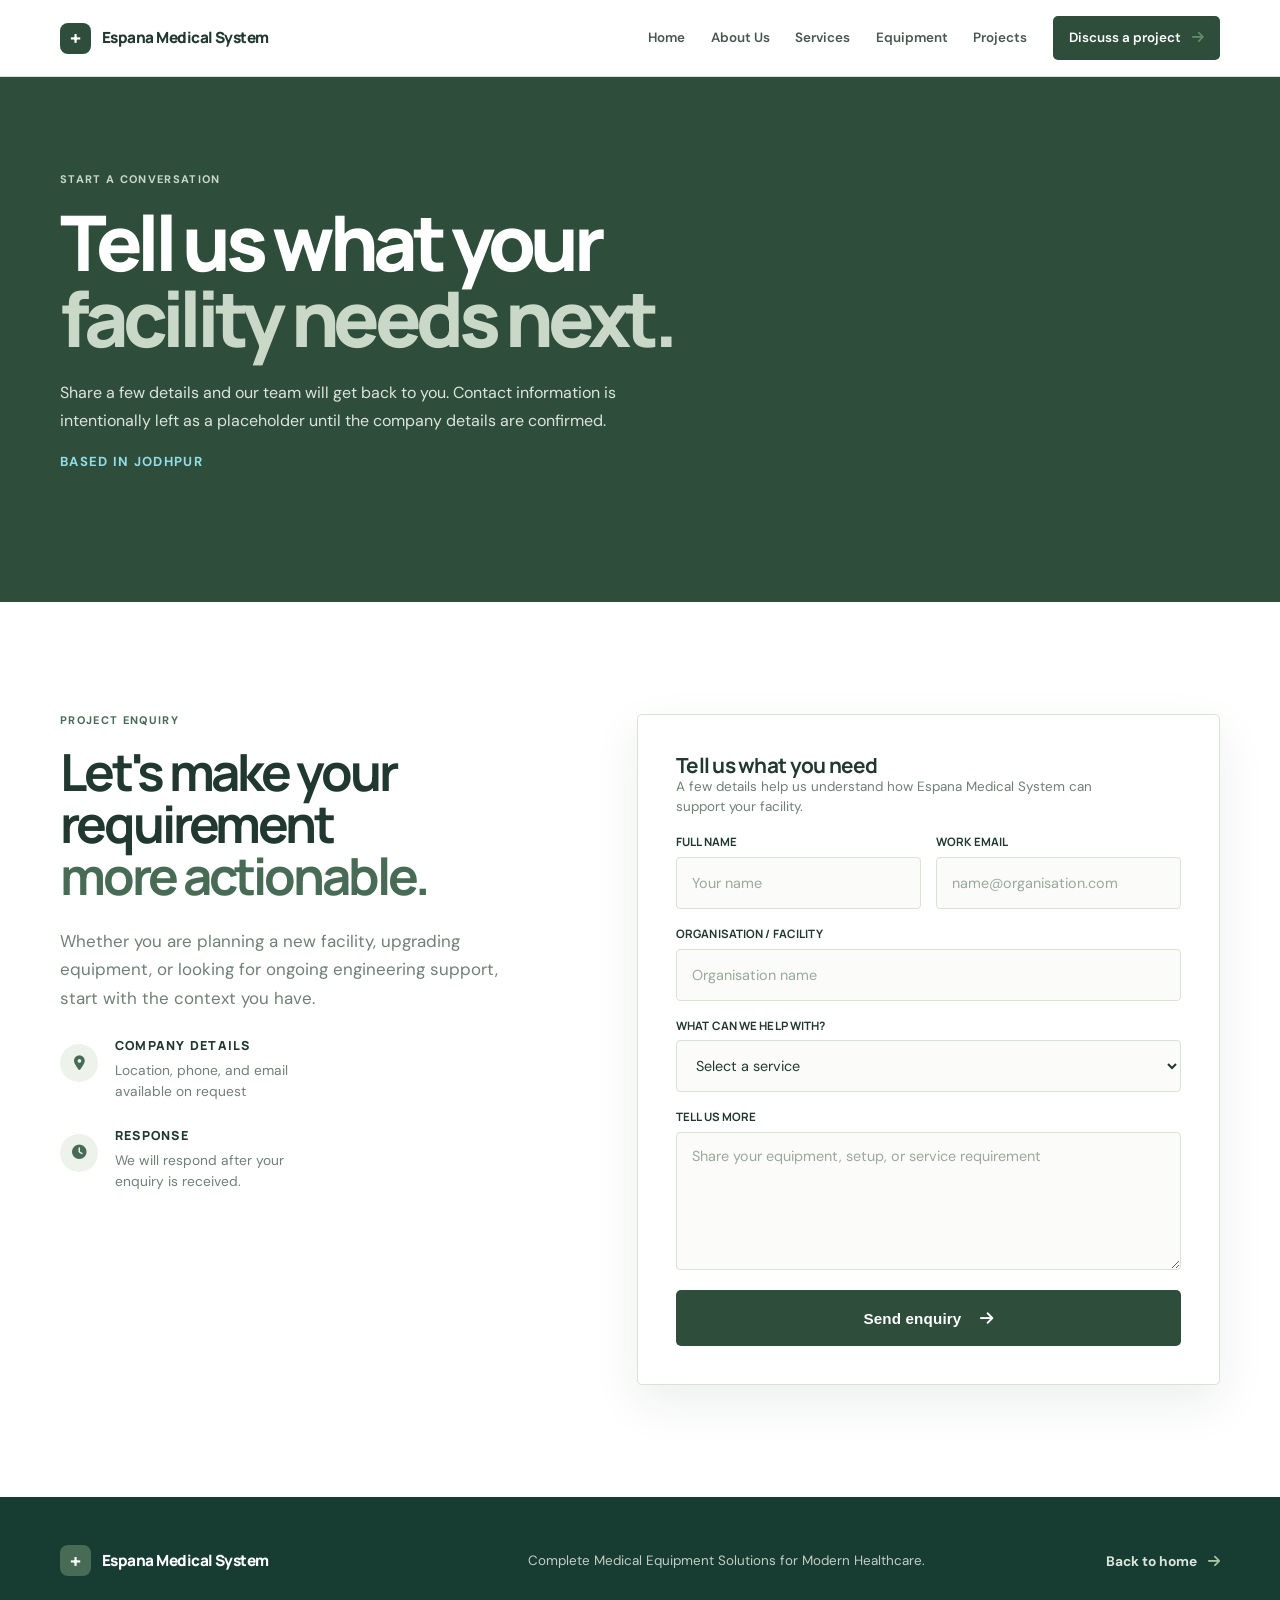
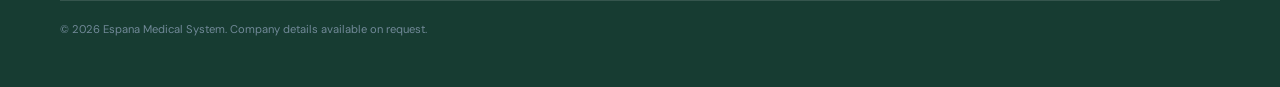
==== commit 6afdfb6a: "Inhancement" ====
--- a/contact.html
+++ b/contact.html
@@ -1 +1 @@
-<!doctype html><html lang="en"><head><meta charset="UTF-8"><meta name="viewport" content="width=device-width, initial-scale=1.0"><title>Contact | Espana Medical System</title><meta name="description" content="Discuss a medical equipment or hospital solutions requirement with Espana Medical System."><link rel="preconnect" href="https://fonts.googleapis.com"><link rel="preconnect" href="https://fonts.gstatic.com" crossorigin><link href="https://fonts.googleapis.com/css2?family=DM+Sans:wght@400;500;600;700&family=Manrope:wght@500;600;700;800&display=swap" rel="stylesheet"><link rel="stylesheet" href="https://cdnjs.cloudflare.com/ajax/libs/font-awesome/6.5.2/css/all.min.css"><link rel="stylesheet" href="style.css"></head><body><header class="site-header"><nav class="navbar container"><a class="brand" href="index.html#home"><span class="brand-mark"><i class="fa-solid fa-plus"></i></span><span>ESPANA <b>MEDICAL</b></span></a><button class="nav-toggle" aria-label="Toggle navigation" aria-controls="primary-navigation" aria-expanded="false"><span></span><span></span><span></span></button><div class="nav-menu" id="primary-navigation"><a href="index.html#home">Home</a><a href="index.html#about">About Us</a><a href="index.html#services">Services</a><a href="index.html#equipment">Equipment</a><a href="index.html#projects">Projects</a><a class="nav-cta" href="contact.html">Discuss a project <i class="fa-solid fa-arrow-right"></i></a></div></nav></header><main><section class="contact-hero section section-blue"><div class="container"><p class="eyebrow light">Start a conversation</p><h1>Tell us what your<br><em>facility needs next.</em></h1><p class="hero-lede">Share a few details and our team will get back to you. Contact information is intentionally left as a placeholder until the company details are confirmed.</p></div></section><section class="section"><div class="container contact-layout"><div><p class="eyebrow">Project enquiry</p><h2 class="contact-title">Let's make your requirement<br><em>more actionable.</em></h2><p class="contact-copy">Whether you are planning a new facility, upgrading equipment, or looking for ongoing engineering support, start with the context you have.</p><div class="contact-detail"><i class="fa-solid fa-location-dot"></i><div><strong>Company details</strong><p>Location, phone, and email<br>available on request</p></div></div><div class="contact-detail"><i class="fa-solid fa-clock"></i><div><strong>Response</strong><p>We will respond after your<br>enquiry is received.</p></div></div></div><form class="enquiry-form" id="enquiry-form"><div class="field-row"><label>Full name<input required name="name" type="text" placeholder="Your name"></label><label>Work email<input required name="email" type="email" placeholder="name@organisation.com"></label></div><label>Organisation / facility<input name="organisation" type="text" placeholder="Organisation name"></label><label>What can we help with?<select name="service"><option value="">Select a service</option><option>Medical equipment supply</option><option>Hospital equipment setup</option><option>Installation & commissioning</option><option>Engineering / maintenance support</option><option>Other requirement</option></select></label><label>Tell us more<textarea required name="message" rows="6" placeholder="Share your equipment, setup, or service requirement"></textarea></label><div class="form-status" role="status" aria-live="polite"></div><button class="btn btn-primary" type="submit">Send enquiry <i class="fa-solid fa-arrow-right"></i></button></form></div></section></main><footer class="site-footer"><div class="container footer-wrap"><a class="brand footer-brand" href="index.html#home"><span class="brand-mark"><i class="fa-solid fa-plus"></i></span><span>ESPANA <b>MEDICAL</b></span></a><p>Complete Medical Equipment Solutions for Modern Healthcare.</p><a class="footer-contact" href="index.html">Back to home <i class="fa-solid fa-arrow-right"></i></a><small>© 2026 Espana Medical System. Company details available on request.</small></div></footer><script src="script.js"></script><script>document.querySelector('#enquiry-form')?.addEventListener('submit',e=>{e.preventDefault();e.currentTarget.querySelector('.form-status').textContent='Thank you. Your enquiry is ready to be connected to the Espana Medical System team.';e.currentTarget.reset()})</script></body></html>+<!doctype html><html lang="en"><head><meta charset="UTF-8"><meta name="viewport" content="width=device-width, initial-scale=1.0"><title>Contact | Espana Medical System</title><meta name="description" content="Discuss a medical equipment or hospital solutions requirement with Espana Medical System."><link rel="preconnect" href="https://fonts.googleapis.com"><link rel="preconnect" href="https://fonts.gstatic.com" crossorigin><link href="https://fonts.googleapis.com/css2?family=DM+Sans:wght@400;500;600;700&family=Manrope:wght@500;600;700;800&display=swap" rel="stylesheet"><link rel="stylesheet" href="https://cdnjs.cloudflare.com/ajax/libs/font-awesome/6.5.2/css/all.min.css"><link rel="stylesheet" href="style.css"><link rel="stylesheet" href="theme.css"></head><body><header class="site-header"><nav class="navbar container"><a class="brand" href="index.html#home"><span class="brand-mark"><i class="fa-solid fa-plus"></i></span><span>ESPANA <b>MEDICAL</b></span></a><button class="nav-toggle" aria-label="Toggle navigation" aria-controls="primary-navigation" aria-expanded="false"><span></span><span></span><span></span></button><div class="nav-menu" id="primary-navigation"><a href="index.html#home">Home</a><a href="index.html#about">About Us</a><a href="index.html#services">Services</a><a href="index.html#equipment">Equipment</a><a href="index.html#projects">Projects</a><a class="nav-cta" href="contact.html">Discuss a project <i class="fa-solid fa-arrow-right"></i></a></div></nav></header><main><section class="contact-hero section section-blue"><div class="container"><p class="eyebrow light">Start a conversation</p><h1>Tell us what your<br><em>facility needs next.</em></h1><p class="hero-lede">Share a few details and our team will get back to you. Contact information is intentionally left as a placeholder until the company details are confirmed.</p></div></section><section class="section"><div class="container contact-layout"><div><p class="eyebrow">Project enquiry</p><h2 class="contact-title">Let's make your requirement<br><em>more actionable.</em></h2><p class="contact-copy">Whether you are planning a new facility, upgrading equipment, or looking for ongoing engineering support, start with the context you have.</p><div class="contact-detail"><i class="fa-solid fa-location-dot"></i><div><strong>Company details</strong><p>Location, phone, and email<br>available on request</p></div></div><div class="contact-detail"><i class="fa-solid fa-clock"></i><div><strong>Response</strong><p>We will respond after your<br>enquiry is received.</p></div></div></div><form class="enquiry-form" id="enquiry-form"><div class="field-row"><label>Full name<input required name="name" type="text" placeholder="Your name"></label><label>Work email<input required name="email" type="email" placeholder="name@organisation.com"></label></div><label>Organisation / facility<input name="organisation" type="text" placeholder="Organisation name"></label><label>What can we help with?<select name="service"><option value="">Select a service</option><option>Medical equipment supply</option><option>Hospital equipment setup</option><option>Installation & commissioning</option><option>Engineering / maintenance support</option><option>Other requirement</option></select></label><label>Tell us more<textarea required name="message" rows="6" placeholder="Share your equipment, setup, or service requirement"></textarea></label><div class="form-status" role="status" aria-live="polite"></div><button class="btn btn-primary" type="submit">Send enquiry <i class="fa-solid fa-arrow-right"></i></button></form></div></section></main><footer class="site-footer"><div class="container footer-wrap"><a class="brand footer-brand" href="index.html#home"><span class="brand-mark"><i class="fa-solid fa-plus"></i></span><span>ESPANA <b>MEDICAL</b></span></a><p>Complete Medical Equipment Solutions for Modern Healthcare.</p><a class="footer-contact" href="index.html">Back to home <i class="fa-solid fa-arrow-right"></i></a><small>© 2026 Espana Medical System. Company details available on request.</small></div></footer><script src="script.js"></script><script>document.querySelector('#enquiry-form')?.addEventListener('submit',e=>{e.preventDefault();e.currentTarget.querySelector('.form-status').textContent='Thank you. Your enquiry is ready to be connected to the Espana Medical System team.';e.currentTarget.reset()})</script></body></html>
--- a/style.css
+++ b/style.css
@@ -1,2 +1,17 @@
+@import url('theme.css');
+.btn,.nav-cta,.hero-copy .light-link,.enquiry-form button{border-radius:8px}.enquiry-form input,.enquiry-form select,.enquiry-form textarea,.enquiry-form .form-status{border-radius:8px}.service-card,.principle,.project-placeholder,.hero-note{border-radius:12px}.enquiry-form{border-radius:16px}.hero-photo{border-radius:12px}
+.contact-layout{grid-template-columns:minmax(250px,.78fr) minmax(0,1.22fr);align-items:start;gap:clamp(48px,7vw,104px)}.contact-copy{max-width:430px;font-size:1.06rem;line-height:1.75;color:var(--muted)}.contact-detail{display:flex;align-items:flex-start;gap:16px;margin-top:34px}.contact-detail>i{display:grid;place-items:center;width:38px;height:38px;flex:0 0 38px;border-radius:50%;background:#e8f0e3;color:#4f8a5c;font-size:.9rem}.contact-detail strong{display:block;font:800 .78rem/1.2 Manrope,sans-serif;letter-spacing:.1em;text-transform:uppercase}.contact-detail p{margin-top:6px;color:var(--muted);font-size:.9rem;line-height:1.55}.enquiry-form{position:relative;gap:22px;padding:clamp(28px,4vw,46px);border:1px solid #d5e1d2;border-top:4px solid #8eb68a;border-radius:20px;box-shadow:0 24px 70px rgba(32,56,47,.12);background:#fffdf7}.enquiry-form:before{font-size:clamp(1.45rem,2.4vw,2rem);letter-spacing:-.045em;margin-bottom:-10px}.enquiry-form:after{max-width:440px;font-size:.9rem;line-height:1.55;margin-top:-13px}.enquiry-form label{display:grid;gap:9px;color:var(--ink);font:800 .72rem/1.2 Manrope,sans-serif;letter-spacing:.1em;text-transform:uppercase}.enquiry-form input,.enquiry-form select,.enquiry-form textarea{min-height:56px;border:1px solid #d5e0d4!important;border-radius:9px;background:#fbfaf4!important;padding:15px 16px!important;font:400 1rem/1.4 'DM Sans',sans-serif;letter-spacing:0;text-transform:none;transition:border-color .2s,box-shadow .2s,background .2s}.enquiry-form textarea{min-height:168px;resize:vertical}.enquiry-form input::placeholder,.enquiry-form textarea::placeholder{color:#9aa89d}.enquiry-form input:focus,.enquiry-form select:focus,.enquiry-form textarea:focus{outline:0;border-color:#6f9d76!important;background:#fff!important;box-shadow:0 0 0 4px rgba(142,182,138,.22)}.enquiry-form button{width:100%;min-height:56px;justify-content:center;margin-top:2px;border-radius:9px;font-size:.95rem;letter-spacing:.01em}.enquiry-form .form-status{min-height:1.5em;padding:0 2px;font-size:.86rem;line-height:1.45}.enquiry-form .form-status.is-error,.enquiry-form .form-status.is-success,.enquiry-form .form-status.is-sending{padding:11px 13px;border-radius:8px}.enquiry-form .form-status.is-error{background:#fff1ef}.enquiry-form .form-status.is-success{background:#edf7ec}.enquiry-form .form-status.is-sending{background:#f1f4ec}@media(max-width:900px){.contact-layout{grid-template-columns:1fr;gap:42px}.contact-copy{max-width:620px}.contact-detail{display:inline-flex;margin:28px 28px 0 0;vertical-align:top}.enquiry-form{max-width:760px}}@media(max-width:620px){.contact-layout{gap:34px}.contact-detail{margin-top:24px}.enquiry-form{padding:28px 20px;border-radius:16px}.enquiry-form .field-row{grid-template-columns:1fr;gap:22px}.enquiry-form button{min-height:54px}}
+.hero-copy .btn-primary{background:#c5dfb9;color:#12372d;box-shadow:0 12px 28px rgba(7,29,53,.28);border:1px solid rgba(255,255,255,.3)}.hero-copy .btn-primary:hover{background:#d7ebce;box-shadow:0 16px 34px rgba(7,29,53,.34)}.hero-copy .light-link{padding:14px 20px;border:1px solid rgba(255,255,255,.62);border-radius:4px;background:rgba(7,29,53,.34);color:#fff;box-shadow:0 10px 24px rgba(7,29,53,.16)}.hero-copy .light-link:hover{border-color:#fff;background:rgba(7,29,53,.58);color:#fff}.hero-copy .btn-primary,.hero-copy .light-link{min-height:52px;align-items:center}@media(max-width:620px){.hero-copy .cta-row{align-items:stretch;gap:12px}.hero-copy .cta-row .btn,.hero-copy .cta-row .light-link{width:100%;justify-content:center}}
+.fa-arrow-right,.fa-arrow-down,.fa-arrow-up-right-from-square{display:none!important}.btn,.nav-cta,.text-link,.footer-contact{transition:background-color .25s ease,color .25s ease,border-color .25s ease,transform .25s ease}.btn:hover{transform:translateY(-2px)}.text-link,.footer-contact{font-weight:700}.text-link:hover,.footer-contact:hover{color:var(--blue)}
+.trust-bar{background:#fffdf7;border-bottom:1px solid var(--line);box-shadow:0 12px 28px rgba(32,56,47,.06)}.trust-bar-inner{display:grid;grid-template-columns:repeat(4,1fr);min-height:106px;align-items:center}.trust-item{display:flex;align-items:center;justify-content:center;gap:13px;padding:16px 22px;border-right:1px solid var(--line);color:var(--ink);font:800 clamp(.9rem,1.2vw,1.05rem)/1.15 Manrope,sans-serif;letter-spacing:-.02em}.trust-item:first-child{justify-content:flex-start}.trust-item:last-child{border-right:0;justify-content:flex-end}.trust-item i{display:grid;place-items:center;width:34px;height:34px;flex:0 0 34px;border-radius:50%;background:#e8f0e3;color:#4f8a5c;font-size:.9rem}.trust-item small{display:block;margin-top:4px;color:var(--muted);font:600 .68rem/1.2 'DM Sans',sans-serif;letter-spacing:.08em;text-transform:uppercase}.principles-grid{grid-template-columns:repeat(3,1fr)}.principle h3{max-width:220px}.principle p{max-width:260px}@media(max-width:900px){.trust-bar-inner{grid-template-columns:repeat(2,1fr);padding:10px 0}.trust-item,.trust-item:first-child,.trust-item:last-child{justify-content:flex-start;border-right:0}.trust-item:nth-child(-n+2){border-bottom:1px solid var(--line)}.principles-grid{grid-template-columns:repeat(2,1fr)}}@media(max-width:620px){.trust-bar-inner{grid-template-columns:1fr;min-height:0;padding:8px 0}.trust-item,.trust-item:first-child,.trust-item:last-child{min-height:60px;padding:10px 4px;border-bottom:1px solid var(--line)}.trust-item:last-child{border-bottom:0}.principles-grid{grid-template-columns:1fr}.principle h3,.principle p{max-width:none}}
+.eyebrow{font-size:clamp(1rem,1.35vw,1.25rem);font-weight:800;line-height:1.2;letter-spacing:.12em;text-transform:uppercase}
+.enquiry-form{position:relative;gap:20px!important;padding:34px!important;border:1px solid #d9e2d6!important;border-radius:18px;box-shadow:0 22px 60px rgba(32,56,47,.1)!important;background:#fffdf7!important}.enquiry-form:before{content:'Tell us what you need';display:block;color:var(--ink);font:700 1.35rem/1.2 Manrope,sans-serif;letter-spacing:-.035em;margin-bottom:-5px}.enquiry-form:after{content:'A few details help us understand how Espana Medical System can support your facility.';display:block;order:1;color:var(--muted);font-size:.84rem;line-height:1.5;margin-top:-14px}.enquiry-form label{gap:8px!important;color:var(--ink);font-size:.78rem!important;letter-spacing:.01em}.enquiry-form .field-row{order:2}.enquiry-form>label{order:3}.enquiry-form .form-status{order:4}.enquiry-form button{order:5;justify-self:start;min-width:165px;border:0;cursor:pointer}.enquiry-form input,.enquiry-form select,.enquiry-form textarea{border:1px solid #d5e0d4!important;border-radius:8px;background:#fbfaf4!important;padding:14px 15px!important;min-height:52px;transition:border-color .2s,box-shadow .2s,background .2s}.enquiry-form textarea{min-height:136px}.enquiry-form input::placeholder,.enquiry-form textarea::placeholder{color:#9aa89d}.enquiry-form input:focus,.enquiry-form select:focus,.enquiry-form textarea:focus{outline:0;border-color:#6f9d76!important;background:#fff!important;box-shadow:0 0 0 4px rgba(168,198,161,.25)}.enquiry-form .form-status{padding:10px 12px;border-radius:7px;font-size:.82rem}.enquiry-form .form-status:empty{display:none}.enquiry-form .form-status.is-error{background:#fff1ef}.enquiry-form .form-status.is-success{background:#edf7ec}.enquiry-form .form-status.is-sending{background:#f1f4ec}@media(max-width:620px){.enquiry-form{padding:24px 18px!important;border-radius:14px}.enquiry-form:before{font-size:1.2rem}.enquiry-form .field-row{gap:20px;grid-template-columns:1fr}.enquiry-form button{width:100%;justify-content:center}.enquiry-form textarea{min-height:120px}}
+.form-status{min-height:1.4em}.form-status.is-error{color:#b34d4d}.form-status.is-sending{color:#6f8075}.form-status.is-success{color:#4f7d59}
+@media(max-width:620px){body .nav-menu{max-height:calc(100vh - 88px);overflow-y:auto}body .nav-menu a{min-height:44px;display:flex;align-items:center}body .hero-footer{display:grid!important;grid-template-columns:1fr 1fr!important;align-items:center!important;gap:8px 12px!important;padding-bottom:28px}body .hero-footer:before{grid-column:1}body .hero-footer .hero-rule{display:none}body .hero-footer span:last-child{grid-column:2;grid-row:1;text-align:right}body .hero-footer span:first-of-type{grid-column:1;grid-row:2}body .hero-footer span:last-of-type{grid-column:2;grid-row:2;text-align:right}body .cta-row .btn{min-height:48px}body .equipment-list a{min-height:62px}}
+body{--navy:#173c32;--navy2:#285548;--blue:#5f8f68;--cyan:#a8c6a1;--ink:#20382f;--muted:#6f8075;--line:#d9e2d6;--pale:#f1f4ec;background:#fbfaf4;color:var(--ink)}body .hero-backdrop{background:linear-gradient(90deg,rgba(23,60,50,.97) 18%,rgba(23,60,50,.78) 52%,rgba(23,60,50,.18)),url('https://images.unsplash.com/photo-1519494026892-80bbd2d6fd0d?auto=format&fit=crop&w=1800&q=85') center/cover!important}body .site-footer{background:#173c32!important}body .site-header{background:rgba(251,250,244,.94)}body .hero-note{background:#fbfaf4}body .service-card,body .project-placeholder,body .enquiry-form{background:#fffdf7}body .btn-primary{background:#a8c6a1;color:#173c32}body .btn-outline{border-color:#b7cdb5;color:#4f7d59}
+.brand>span:last-child{display:inline!important;font-size:1.02rem!important;color:var(--ink)!important;letter-spacing:.015em!important;line-height:1.2}.footer-brand>span:last-child{color:#fff!important}
+.hero-orbit{display:none!important}.brand-mark{display:none!important}.brand>span:last-child:after{display:none!important}
+.brand{font-size:1.02rem;letter-spacing:.015em}.brand>span:last-child{font-size:1.02rem}.brand>span:last-child:after{display:none}.brand-mark{display:none}.site-header{box-shadow:0 4px 18px rgba(7,29,53,.04)}.nav-menu{gap:25px}.nav-cta{border-color:var(--blue);padding:10px 15px}.hero{min-height:650px}.hero-grid{min-height:570px}.hero-backdrop{background:linear-gradient(90deg,#071d35f7 18%,#071d35b8 52%,#071d3524),url('https://images.unsplash.com/photo-1519494026892-80bbd2d6fd0d?auto=format&fit=crop&w=1800&q=85') center/cover}.hero-photo{inset:24px 22px 34px 48px;border:0;padding:0;box-shadow:0 20px 45px rgba(0,0,0,.16);transform:rotate(2deg);animation:heroFloat 8s ease-in-out infinite}.hero-photo img{filter:saturate(.58);opacity:.84}.hero-note{padding:13px 16px}.hero-orbit{display:none}.hero-footer{gap:16px}.section{padding:105px 0}.section-heading h2{letter-spacing:-.055em}.principles-grid{margin-top:48px;background:transparent;gap:16px}.principle{border:1px solid rgba(255,255,255,.14);padding:28px}.principle i{margin:42px 0 20px}.services-grid{margin-top:48px;gap:12px}.service-card{min-height:265px;padding:24px 21px}.service-card>i{margin:18px 0 34px}.service-card:hover{transform:translateY(-4px)}.process-line{margin-top:56px}.equipment-list a{transition:padding-left .25s ease,color .25s ease}.equipment-list a:hover{padding-left:9px;color:var(--blue)}.project-placeholder{margin-top:45px}.cta-section{padding:72px 0}.reveal{transform:translateY(16px);transition:opacity .65s ease,transform .65s cubic-bezier(.22,1,.36,1)}.reveal-delay{transition-delay:.12s}@keyframes heroFloat{0%,100%{transform:rotate(2deg) translateY(0)}50%{transform:rotate(2deg) translateY(-7px)}}@media(max-width:620px){.brand{font-size:.92rem}.brand>span:last-child{font-size:.92rem}.hero{min-height:auto}.hero-grid{min-height:auto}.hero-photo{inset:8px 8px 25px 18px}.section{padding:78px 0}.principles-grid{gap:10px}.principle{padding:23px}.service-card{min-height:230px}.hero-footer{gap:10px;font-size:.58rem}.hero-rule{width:35px}}@media(prefers-reduced-motion:reduce){.hero-photo{animation:none}}
 .brand>span:last-child{font-size:0;letter-spacing:.055em}.brand>span:last-child:after{content:'Espana Medical System';font-size:1.05rem}.hero-footer:before{content:'Based in Jodhpur';color:#a7b8c7}.contact-hero .hero-lede:after{content:'Based in Jodhpur';display:block;margin-top:16px;color:#92dce5;font-size:.82rem;font-weight:700;letter-spacing:.1em;text-transform:uppercase}
+.hero-copy .eyebrow.light:after{content:'Jodhpur · Lucknow';display:inline-block;margin-left:12px;color:#b9e7bb;font-size:.78rem;letter-spacing:.1em}.hero-copy h1{font-size:clamp(3.8rem,7vw,6.7rem);line-height:.94;letter-spacing:-.06em}.section-heading h2,.founder-copy h2,.cta-inner h2{font-size:clamp(2.7rem,5vw,4.7rem);line-height:.98;letter-spacing:-.055em;color:#173c32}.light-heading h2,.founder-copy h2,.cta-inner h2{color:#fff}.section-heading h2 em,.founder-copy h2 em,.cta-inner h2 em{color:#5f8f68}.light-heading h2 em,.founder-copy h2 em,.cta-inner h2 em{color:#b9e7bb}.row-heading>p{color:#4f665b;font-size:1rem}.eyebrow{color:#4f8a5c}.eyebrow.light{color:#d5f0d2}@media(max-width:620px){.hero-copy h1{font-size:clamp(3rem,15vw,4.2rem)}.section-heading h2,.founder-copy h2,.cta-inner h2{font-size:clamp(2.35rem,11vw,3.5rem)}.hero-copy .eyebrow.light:after{display:block;margin:8px 0 0}}
 :root{--navy:#071d35;--navy2:#0d2b4a;--blue:#1767a6;--cyan:#47c7d5;--ink:#112c47;--muted:#667b8e;--line:#d8e3ea;--pale:#f2f7fa}*{box-sizing:border-box;margin:0}html{scroll-behavior:smooth}body{font-family:'DM Sans',sans-serif;color:var(--ink);line-height:1.6;overflow-x:hidden}a{color:inherit;text-decoration:none}img{display:block;max-width:100%}.container{width:min(1180px,calc(100% - 48px));margin:auto}.scroll-progress{position:fixed;z-index:30;top:0;left:0;height:3px;width:0;background:var(--cyan)}.skip-link{position:fixed;z-index:40;top:8px;left:8px;padding:8px 14px;background:var(--navy);color:#fff;transform:translateY(-150%)}.skip-link:focus{transform:none}.site-header{position:sticky;z-index:20;top:0;background:#fffffff2;border-bottom:1px solid var(--line);backdrop-filter:blur(16px)}.navbar{min-height:80px;display:flex;align-items:center;justify-content:space-between}.brand{display:flex;align-items:center;gap:11px;font:800 1.05rem Manrope,sans-serif;letter-spacing:.08em}.brand b{color:var(--blue)}.brand-mark{width:34px;height:34px;display:grid;place-items:center;border-radius:9px;background:var(--blue);color:#fff}.nav-menu{display:flex;align-items:center;gap:29px;font-size:.86rem;font-weight:600;color:var(--muted)}.nav-menu a:hover{color:var(--blue)}.nav-cta{padding:12px 18px;border:1px solid var(--line);color:var(--ink)!important}.nav-cta i{color:var(--blue);margin-left:8px}.nav-toggle{display:none;border:0;background:none;padding:10px}.nav-toggle span{display:block;width:25px;height:2px;background:var(--navy);margin:5px}.hero{position:relative;isolation:isolate;min-height:690px;background:var(--navy);color:#fff;overflow:hidden}.hero-backdrop{position:absolute;z-index:-1;inset:0;background:linear-gradient(90deg,#071d35fc 15%,#071d35cc 43%,#071d3533),url('https://images.unsplash.com/photo-1519494026892-80bbd2d6fd0d?auto=format&fit=crop&w=1800&q=85') center/cover}.hero-grid{min-height:610px;display:grid;grid-template-columns:1.05fr .95fr;align-items:center;gap:50px}.eyebrow{color:var(--blue);text-transform:uppercase;letter-spacing:.16em;font-weight:700;font-size:.72rem;margin-bottom:18px}.eyebrow.light{color:#92dce5}.eyebrow span{display:inline-block;width:25px;height:1px;background:currentColor;vertical-align:middle;margin-right:10px}.hero h1,.section-heading h2,.founder h2,.cta-section h2{font:700 clamp(2.7rem,5.3vw,5.6rem)/1.04 Manrope,sans-serif;letter-spacing:-.07em}.hero h1 em,.section-heading h2 em,.founder h2 em,.cta-section h2 em{font-style:normal;color:var(--cyan)}.hero-lede{max-width:570px;color:#cfdae4;font-size:1.1rem;margin:26px 0 32px}.cta-row{display:flex;align-items:center;gap:24px;flex-wrap:wrap}.btn{display:inline-flex;align-items:center;gap:11px;padding:15px 21px;font-weight:700;font-size:.86rem;transition:transform .2s,box-shadow .2s}.btn:hover{transform:translateY(-3px);box-shadow:0 13px 25px #0002}.btn-primary{background:var(--cyan);color:var(--navy)}.btn-white{background:#fff;color:var(--navy)}.btn-outline{border:1px solid var(--line);color:var(--blue)}.text-link{display:inline-flex;align-items:center;gap:12px;margin-top:25px;font-size:.9rem;font-weight:700;color:var(--blue)}.light-link{color:#fff;margin-top:0}.hero-visual{position:relative;min-height:420px}.hero-photo{position:absolute;inset:10px 18px 30px 40px;border:1px solid #ffffff40;padding:10px;background:#ffffff1a;transform:rotate(3deg)}.hero-photo img{width:100%;height:100%;object-fit:cover;filter:saturate(.72);opacity:.9}.hero-note{position:absolute;bottom:0;left:0;display:flex;gap:12px;align-items:center;background:#fff;color:var(--ink);padding:15px 19px;box-shadow:0 16px 35px #0003}.hero-note strong,.hero-note small{display:block}.hero-note strong{font:700 .82rem Manrope}.hero-note small{color:var(--muted);font-size:.72rem}.status-dot{width:9px;height:9px;background:#44b78b;border-radius:50%}.hero-orbit{position:absolute;right:0;top:45px;width:62px;height:62px;border:1px solid #47c7d5b3;border-radius:50%;display:grid;place-items:center;color:var(--cyan)}.hero-footer{display:flex;align-items:center;gap:20px;color:#a7b8c7;text-transform:uppercase;letter-spacing:.12em;font-size:.66rem}.hero-footer strong{color:#fff}.hero-rule{height:1px;width:70px;background:#ffffff66}.section{padding:125px 0}.split-grid{display:grid;grid-template-columns:1fr 1fr;gap:90px}.section-heading h2{font-size:clamp(2.3rem,4.3vw,4.2rem)}.intro-copy{padding-top:45px;max-width:540px}.intro-copy p{color:var(--muted);margin-bottom:18px}.lead{font-size:1.28rem;line-height:1.45;color:var(--ink);font-weight:500}.section-dark{background:var(--navy);color:#fff}.light-heading h2{color:#fff}.principles-grid{display:grid;grid-template-columns:repeat(3,1fr);gap:1px;background:#ffffff29;margin-top:60px}.principle{padding:32px;background:var(--navy)}.principle span{color:var(--cyan);font:700 .73rem Manrope}.principle i{display:block;color:#9cdfe5;font-size:1.5rem;margin:55px 0 22px}.principle h3{font:700 1.25rem Manrope;margin-bottom:10px}.principle p,.service-card p,.process-step p{color:var(--muted);font-size:.9rem}.principle p{color:#aabdc9}.services{background:#fbfdfe}.row-heading{display:flex;align-items:end;justify-content:space-between;gap:40px}.row-heading>p{max-width:350px;color:var(--muted);font-size:.96rem}.services-grid{display:grid;grid-template-columns:repeat(4,1fr);gap:15px;margin-top:60px}.service-card{position:relative;min-height:285px;padding:26px 23px;border:1px solid var(--line);background:#fff;transition:.25s}.service-card:hover{transform:translateY(-6px);box-shadow:0 18px 55px #071d351a}.service-card>span{position:absolute;right:18px;top:18px;color:#adc2d2;font-size:.7rem;font-weight:700}.service-card>i{font-size:1.6rem;color:var(--blue);margin:22px 0 42px}.service-card h3{font:700 1.1rem/1.25 Manrope;margin-bottom:10px}.featured{background:var(--blue);color:#fff;border-color:var(--blue)}.featured>i{color:var(--cyan)}.featured p{color:#c4d9e6}.service-card a{display:inline-flex;gap:8px;margin-top:17px;font-size:.75rem;color:var(--cyan);font-weight:700}.pale-section{background:var(--pale)}.center-heading{text-align:center}.process-line{display:grid;grid-template-columns:repeat(4,1fr);margin-top:70px}.process-step{position:relative;padding:0 28px 0 20px;border-top:1px solid #b7cbd6}.process-step:before{content:'';position:absolute;top:-5px;left:0;width:9px;height:9px;background:var(--blue);border-radius:50%}.process-step span{display:block;color:var(--blue);font:700 2rem Manrope;margin:22px 0}.process-step h3{font:700 1.2rem Manrope;margin-bottom:9px}.equipment-grid{align-items:center}.section-description{color:var(--muted);max-width:430px;margin-top:24px}.equipment-list{border-top:1px solid var(--line)}.equipment-list a{display:flex;justify-content:space-between;align-items:center;padding:22px 0;border-bottom:1px solid var(--line);font:600 1.02rem Manrope}.equipment-list span{display:flex;align-items:center;gap:15px}.equipment-list span i{width:34px;color:var(--blue)}.section-blue{background:var(--blue);color:#fff}.founder-grid{display:grid;grid-template-columns:.9fr 1.1fr;gap:100px;align-items:center}.founder-portrait{position:relative;max-width:390px}.portrait-placeholder{height:410px;display:grid;place-items:center;align-content:center;gap:12px;border:1px solid #ffffff4d;background:linear-gradient(145deg,#0d4b75,#12365a);color:#b5e7ec;text-align:center}.portrait-placeholder i{font-size:5rem;opacity:.65}.portrait-placeholder span{font-size:.76rem;text-transform:uppercase;letter-spacing:.11em}.portrait-caption{background:#fff;color:var(--ink);width:78%;padding:15px 20px;position:absolute;bottom:-22px;right:-12px;font-size:.73rem}.portrait-caption strong{font:700 1rem Manrope}.founder h2{color:#fff}.light-copy{color:#d0e3ed}.founder-copy p:not(.eyebrow){max-width:550px;margin-top:20px}.founder-signature{margin-top:38px;display:flex;align-items:center;gap:14px;font-family:Manrope}.founder-signature small{color:#b8d4df}.signature-line{width:50px;height:1px;background:var(--cyan)}.projects{background:#fbfdfe}.project-placeholder{display:flex;align-items:center;justify-content:space-between;border:1px solid var(--line);padding:36px 40px;margin-top:55px;background:#fff}.placeholder-icon{display:grid;place-items:center;width:50px;height:50px;background:#e8f4f8;color:var(--blue);margin-bottom:17px}.project-placeholder h3{font:700 1.25rem Manrope}.project-placeholder p{color:var(--muted);margin-top:8px;font-size:.9rem}.cta-section{background:var(--navy2);color:#fff;padding:85px 0}.cta-inner{display:flex;justify-content:space-between;align-items:center;gap:30px}.cta-section h2{font-size:clamp(2rem,4vw,3.8rem)}.site-footer{background:#06182a;color:#aebfca;padding:48px 0}.footer-wrap{display:grid;grid-template-columns:1.2fr 1.5fr auto;gap:24px;align-items:center}.footer-brand{color:#fff}.footer-wrap p{font-size:.84rem}.footer-contact{color:#fff;font-weight:700;font-size:.85rem}.footer-contact i{color:var(--cyan);margin-left:8px}.footer-wrap small{grid-column:1/-1;border-top:1px solid #ffffff21;padding-top:20px;color:#718998;font-size:.7rem}.reveal{opacity:0;transform:translateY(20px);transition:opacity .7s,transform .7s}.reveal.is-visible{opacity:1;transform:none}.contact-hero h1{font:700 clamp(2.7rem,5vw,5rem)/1.05 Manrope;letter-spacing:-.06em}.contact-hero h1 em,.contact-title em{color:var(--cyan);font-style:normal}.contact-layout{display:grid;grid-template-columns:.9fr 1.1fr;gap:100px}.contact-title{font:700 clamp(2rem,3.5vw,3.5rem)/1.1 Manrope;letter-spacing:-.06em}.contact-copy{color:var(--muted);max-width:450px;margin:25px 0}.contact-detail{display:flex;gap:17px;margin-top:26px}.contact-detail>i{color:var(--blue);margin-top:5px}.contact-detail p{color:var(--muted);font-size:.86rem}.enquiry-form{display:grid;gap:18px;padding:30px;border:1px solid var(--line);box-shadow:0 18px 55px #071d3512}.enquiry-form label{display:grid;gap:7px;font-weight:700;font-size:.8rem}.field-row{display:grid;grid-template-columns:1fr 1fr;gap:15px}.enquiry-form input,.enquiry-form select,.enquiry-form textarea{width:100%;border:1px solid var(--line);padding:13px 14px;font:400 .9rem 'DM Sans';color:var(--ink);background:#fbfdfe}.enquiry-form textarea{resize:vertical}.form-status{color:var(--blue);font-size:.84rem}@media(max-width:900px){.nav-toggle{display:block}.nav-menu{position:absolute;display:none;top:80px;right:24px;left:24px;padding:18px;background:#fff;border:1px solid var(--line);box-shadow:0 18px 55px #071d351a;flex-direction:column;align-items:stretch;gap:0}.nav-menu.is-open{display:flex}.nav-menu a{padding:13px 8px}.nav-cta{text-align:center;margin-top:6px}.hero-grid{grid-template-columns:1fr;padding:75px 0 45px}.hero{min-height:auto}.hero-visual{min-height:350px;max-width:540px;width:100%;margin:auto}.hero-footer{padding-bottom:35px;flex-wrap:wrap}.services-grid{grid-template-columns:repeat(2,1fr)}.principles-grid{grid-template-columns:1fr}.founder-grid{gap:50px}.footer-wrap{grid-template-columns:1fr 1fr}.contact-layout{gap:40px}}@media(max-width:620px){.container{width:calc(100% - 32px)}.navbar{min-height:72px}.nav-menu{top:72px;right:16px;left:16px}.hero h1{font-size:clamp(2.6rem,13vw,4rem)}.hero-visual{min-height:290px}.hero-photo{inset:5px 8px 25px 15px}.section{padding:80px 0}.split-grid,.founder-grid,.contact-layout{grid-template-columns:1fr;gap:30px}.intro-copy{padding-top:0}.row-heading,.cta-inner{display:block}.row-heading>p{margin-top:25px}.services-grid{grid-template-columns:1fr}.service-card{min-height:240px}.process-line{grid-template-columns:1fr;gap:32px;margin-top:50px}.process-step{padding:0 0 0 25px;border-top:0;border-left:1px solid #b7cbd6}.process-step:before{top:0;left:-5px}.process-step span{margin:0 0 10px}.equipment-list a{font-size:.88rem;gap:8px}.founder-portrait{margin:auto;width:100%}.project-placeholder{display:block;padding:28px 24px}.project-placeholder .btn{margin-top:25px}.cta-section .btn{margin-top:28px}.footer-wrap{display:flex;flex-direction:column;align-items:flex-start}.footer-wrap small{width:100%}.field-row{grid-template-columns:1fr}}@media(prefers-reduced-motion:reduce){html{scroll-behavior:auto}.reveal{transition:none}}
--- a/theme.css
+++ b/theme.css
@@ -0,0 +1,581 @@
+:root {
+  --ink: #102d2b;
+  --ink-soft: #365653;
+  --muted: #6b817d;
+  --cream: #f7f5ee;
+  --paper: #fffefa;
+  --line: #dbe6df;
+  --mint: #dcefe7;
+  --mint-strong: #b9dfd1;
+  --teal: #177b70;
+  --teal-dark: #0d544e;
+  --coral: #ef866d;
+  --coral-dark: #c95e4f;
+  --shadow: 0 24px 70px rgba(16, 45, 43, .12);
+}
+
+html { scroll-padding-top: 84px; }
+body {
+  background: var(--cream);
+  color: var(--ink);
+  font-family: 'DM Sans', sans-serif;
+}
+body::selection { background: var(--coral); color: #fff; }
+.container { width: min(1220px, calc(100% - 56px)); }
+
+.site-header {
+  background: rgba(255, 254, 250, .88) !important;
+  border-bottom: 1px solid rgba(219, 230, 223, .9);
+  box-shadow: 0 8px 28px rgba(16, 45, 43, .06);
+}
+.navbar { min-height: 82px; }
+.brand {
+  gap: 12px;
+  color: var(--ink) !important;
+  font: 800 1.02rem/1 'Manrope', sans-serif;
+  letter-spacing: -.025em;
+}
+.brand::before {
+  content: '+';
+  display: grid;
+  place-items: center;
+  width: 34px;
+  height: 34px;
+  border-radius: 10px;
+  background: var(--teal);
+  color: #fff;
+  font: 700 1.2rem/1 'DM Sans', sans-serif;
+  box-shadow: 0 8px 18px rgba(23, 123, 112, .24);
+}
+.brand > span:last-child { color: var(--ink) !important; font-size: inherit !important; letter-spacing: inherit !important; }
+.brand > span:last-child::after { display: none !important; }
+.nav-menu { gap: 23px; color: var(--ink-soft); }
+.nav-menu a { transition: color .2s ease, transform .2s ease; }
+.nav-menu a:hover { color: var(--teal); transform: translateY(-1px); }
+.nav-cta {
+  border: 0 !important;
+  border-radius: 999px !important;
+  background: var(--ink);
+  color: #fff !important;
+  padding: 12px 18px !important;
+  box-shadow: 0 8px 18px rgba(16, 45, 43, .16);
+}
+.nav-cta:hover { background: var(--teal); color: #fff !important; }
+.nav-cta i, .btn i, .text-link i, .footer-contact i { display: inline-block !important; margin-left: 8px; }
+
+.hero {
+  min-height: 720px;
+  background: var(--ink);
+}
+.hero-backdrop {
+  background:
+    linear-gradient(90deg, rgba(9, 45, 42, .98) 0%, rgba(9, 45, 42, .86) 42%, rgba(9, 45, 42, .3) 100%),
+    url('https://images.unsplash.com/photo-1519494026892-80bbd2d6fd0d?auto=format&fit=crop&w=1800&q=88') center/cover !important;
+}
+.hero-grid { min-height: 640px; grid-template-columns: minmax(0, 1fr) minmax(360px, .8fr); gap: 8vw; }
+.hero-copy { max-width: 720px; }
+.hero-copy .eyebrow.light { color: var(--mint-strong); }
+.hero-copy .eyebrow.light::before { content: ''; display: inline-block; width: 34px; height: 2px; margin: 0 10px 4px 0; background: var(--coral); }
+.hero-copy h1 {
+  max-width: 770px;
+  margin-top: 20px;
+  font: 800 clamp(3.4rem, 7vw, 6.8rem)/.91 'Manrope', sans-serif;
+  letter-spacing: -.075em;
+}
+.hero-copy h1 em, .hero-copy h1 em::selection { color: var(--mint-strong); font-style: normal; }
+.hero-lede { max-width: 550px; margin-top: 30px; color: #d7e6e0; font-size: 1.06rem; line-height: 1.75; }
+.cta-row { margin-top: 36px; gap: 16px; }
+.btn { border-radius: 999px !important; font-weight: 700; }
+.hero-copy .btn-primary {
+  background: var(--coral) !important;
+  color: #fff !important;
+  border: 0 !important;
+  box-shadow: 0 14px 28px rgba(201, 94, 79, .25);
+}
+.hero-copy .btn-primary:hover { background: #f49b84 !important; }
+.hero-copy .light-link { border: 1px solid rgba(220, 239, 231, .42); border-radius: 999px !important; background: rgba(255,255,255,.06); }
+.hero-visual { min-height: 470px; }
+.hero-photo { inset: 20px 0 56px 28px; border: 9px solid rgba(255,255,255,.2); border-radius: 22px; transform: rotate(2.5deg); box-shadow: 0 30px 70px rgba(0,0,0,.26); }
+.hero-photo img { filter: saturate(.82) contrast(1.02); opacity: .94; }
+.hero-note { right: -18px; bottom: 20px; padding: 18px 20px; border: 1px solid var(--line); border-radius: 16px; box-shadow: var(--shadow); }
+.hero-note strong { color: var(--ink); }
+.hero-note small { color: var(--muted); }
+.status-dot { background: var(--coral); box-shadow: 0 0 0 5px rgba(239,134,109,.16); }
+.hero-footer { color: #b7d3c9; border-color: rgba(220,239,231,.22); }
+.hero-footer strong { color: #fff; }
+
+.trust-bar { background: var(--paper); border-bottom: 1px solid var(--line); box-shadow: none; }
+.trust-bar-inner { min-height: 116px; }
+.trust-item { color: var(--ink); border-color: var(--line); }
+.trust-item i { background: var(--mint); color: var(--teal); }
+.trust-item small { color: var(--muted); }
+.section { padding: 116px 0; }
+.eyebrow { color: var(--teal); font-size: .78rem; letter-spacing: .14em; }
+.section-heading h2, .founder-copy h2, .cta-inner h2 { color: var(--ink); font: 800 clamp(2.7rem, 5vw, 5rem)/.98 'Manrope', sans-serif; letter-spacing: -.07em; }
+.section-heading h2 em, .founder-copy h2 em, .cta-inner h2 em { color: var(--teal); font-style: normal; }
+.section-description, .row-heading > p { color: var(--muted); }
+.intro { background: var(--paper); }
+.intro-copy .lead { color: var(--ink); }
+.text-link, .footer-contact { color: var(--teal); }
+.text-link:hover, .footer-contact:hover { color: var(--coral-dark); }
+
+.section-dark { background: var(--ink); }
+.light-heading h2, .founder-copy h2, .cta-inner h2 { color: #fff; }
+.light-heading h2 em, .founder-copy h2 em, .cta-inner h2 em { color: var(--mint-strong); }
+.principles-grid { gap: 14px; }
+.principle { background: rgba(255,255,255,.045); border: 1px solid rgba(220,239,231,.17); border-radius: 16px; padding: 30px; transition: background .25s ease, transform .25s ease, border-color .25s ease; }
+.principle:hover { background: rgba(255,255,255,.09); border-color: rgba(185,223,209,.5); transform: translateY(-5px); }
+.principle > span { color: var(--coral); }
+.principle > i { color: var(--mint-strong); }
+.principle p { color: #a9c0b8; }
+
+.services { background: var(--cream); }
+.services-grid { gap: 15px; }
+.service-card { min-height: 290px; padding: 28px; background: var(--paper); border: 1px solid var(--line); border-radius: 16px; box-shadow: 0 10px 30px rgba(16,45,43,.04); transition: transform .25s ease, box-shadow .25s ease, border-color .25s ease; }
+.service-card:hover { transform: translateY(-7px); border-color: var(--mint-strong); box-shadow: var(--shadow); }
+.service-card.featured { background: var(--teal); color: #fff; border-color: var(--teal); }
+.service-card.featured p { color: #d4ebe3; }
+.service-card > span { color: var(--coral); }
+.service-card > i { color: var(--teal); }
+.service-card.featured > i { color: var(--mint-strong); }
+.service-card a { color: var(--coral); }
+.service-card.featured a { color: #fff; }
+
+.pale-section { background: var(--mint); }
+.process-step { border-color: rgba(23,123,112,.28); }
+.process-step > span { background: var(--teal); color: #fff; box-shadow: 0 0 0 7px var(--mint); }
+.process-step h3 { color: var(--ink); }
+.process-step p { color: var(--ink-soft); }
+.equipment { background: var(--paper); }
+.equipment-list a { border-color: var(--line); color: var(--ink); }
+.equipment-list a:hover { color: var(--teal); border-color: var(--mint-strong); }
+.equipment-list a > span i { color: var(--coral); }
+
+.section-blue { background: var(--teal-dark); }
+.founder-portrait { border-color: rgba(220,239,231,.3); }
+.portrait-placeholder { background: var(--mint); color: var(--teal-dark); }
+.portrait-caption { color: #c9e1d8; }
+.light-copy { color: #d0e4dd; }
+.founder-signature { color: #fff; }
+.signature-line { background: var(--coral); }
+
+.projects { background: var(--cream); }
+.project-placeholder { background: var(--paper); border: 1px solid var(--line); border-radius: 18px; box-shadow: var(--shadow); }
+.placeholder-icon { background: var(--mint); color: var(--teal); }
+.project-placeholder h3 { color: var(--ink); }
+.project-placeholder p { color: var(--muted); }
+.btn-outline { border-color: var(--teal) !important; color: var(--teal) !important; }
+.btn-outline:hover { background: var(--teal) !important; color: #fff !important; }
+.cta-section { background: var(--coral); }
+.cta-inner .eyebrow { color: #ffe5dc; }
+.btn-white { color: var(--ink) !important; background: #fff !important; }
+.btn-white:hover { background: var(--mint) !important; }
+.site-footer { background: var(--ink) !important; color: #b9d0c7; }
+.footer-brand > span:last-child { color: #fff !important; }
+.footer-brand::before { background: var(--coral); }
+
+.reveal { opacity: 1; transform: none; }
+.scroll-progress { background: var(--coral); }
+
+@media (max-width: 900px) {
+  .container { width: min(100% - 40px, 680px); }
+  .hero-grid { grid-template-columns: 1fr; gap: 20px; padding-top: 72px; padding-bottom: 24px; }
+  .hero-visual { min-height: 380px; }
+  .hero-photo { inset: 16px 30px 45px 0; }
+  .hero-note { right: 0; }
+  .trust-bar-inner { grid-template-columns: repeat(2, 1fr); }
+  .trust-item, .trust-item:first-child, .trust-item:last-child { justify-content: flex-start; border-right: 0; }
+  .trust-item:nth-child(-n+2) { border-bottom: 1px solid var(--line); }
+}
+@media (max-width: 620px) {
+  .container { width: calc(100% - 32px); }
+  .navbar { min-height: 72px; }
+  .brand { font-size: .92rem; }
+  .brand::before { width: 30px; height: 30px; }
+  .nav-menu { background: var(--paper) !important; border-top: 1px solid var(--line); box-shadow: 0 20px 30px rgba(16,45,43,.1); }
+  .nav-menu a { color: var(--ink); }
+  .hero { min-height: auto; }
+  .hero-grid { padding-top: 58px; }
+  .hero-copy h1 { font-size: clamp(3.05rem, 15vw, 4.3rem); }
+  .hero-lede { font-size: .98rem; }
+  .cta-row { align-items: stretch; flex-direction: column; }
+  .cta-row .btn, .cta-row .light-link { width: 100%; justify-content: center; }
+  .hero-visual { min-height: 310px; }
+  .hero-photo { inset: 8px 10px 40px 0; border-width: 6px; }
+  .hero-note { right: 0; bottom: 2px; padding: 13px 14px; }
+  .trust-bar-inner { grid-template-columns: 1fr; padding: 8px 0; }
+  .trust-item, .trust-item:first-child, .trust-item:last-child { min-height: 58px; border-bottom: 1px solid var(--line); }
+  .trust-item:last-child { border-bottom: 0; }
+  .section { padding: 78px 0; }
+  .section-heading h2, .founder-copy h2, .cta-inner h2 { font-size: clamp(2.45rem, 12vw, 3.7rem); }
+  .principles-grid, .services-grid { grid-template-columns: 1fr; }
+  .principle, .service-card { min-height: auto; }
+  .project-placeholder { align-items: flex-start; gap: 28px; }
+  .project-placeholder .btn { width: 100%; justify-content: center; }
+}
+@media (prefers-reduced-motion: reduce) {
+  *, *::before, *::after { scroll-behavior: auto !important; animation-duration: .01ms !important; transition-duration: .01ms !important; }
+}
+
+/* Refined visual system */
+:root {
+  --ink: #1c2923;
+  --ink-soft: #48574e;
+  --muted: #78827b;
+  --cream: #f6f6f1;
+  --paper: #fff;
+  --line: #e4e8e2;
+  --mint: #edf2eb;
+  --mint-strong: #cad8c8;
+  --teal: #486b55;
+  --teal-dark: #2f4d3b;
+  --coral: #a9bc9e;
+  --coral-dark: #486b55;
+  --shadow: 0 18px 48px rgba(28, 41, 35, .08);
+}
+
+html { scroll-padding-top: 82px; }
+body { background: var(--paper); color: var(--ink); }
+.container { width: min(1160px, calc(100% - 64px)); }
+.site-header {
+  position: sticky;
+  top: 0;
+  z-index: 20;
+  background: rgba(255, 255, 255, .94) !important;
+  border-bottom: 1px solid var(--line);
+  box-shadow: none;
+  backdrop-filter: blur(16px);
+}
+.navbar { min-height: 76px; }
+.brand {
+  gap: 11px;
+  color: var(--ink) !important;
+  font-size: .96rem;
+  letter-spacing: -.035em;
+}
+.brand::before {
+  width: 31px;
+  height: 31px;
+  border-radius: 8px;
+  background: var(--teal-dark);
+  box-shadow: none;
+}
+.nav-menu { gap: clamp(14px, 2vw, 26px); color: var(--ink-soft); }
+.nav-menu a { font-size: .84rem; }
+.nav-menu .nav-cta {
+  padding: 11px 16px !important;
+  border-radius: 5px !important;
+  background: var(--teal-dark);
+  box-shadow: none;
+}
+.nav-menu .nav-cta:hover { background: var(--teal); }
+
+.hero {
+  min-height: 0;
+  overflow: hidden;
+  background: var(--cream);
+  color: var(--ink);
+}
+.hero-backdrop { display: none; }
+.hero-grid {
+  min-height: 590px;
+  grid-template-columns: minmax(0, 1fr) minmax(0, .88fr);
+  gap: clamp(42px, 7vw, 94px);
+  align-items: center;
+  padding-top: 66px;
+  padding-bottom: 52px;
+}
+.hero-copy { max-width: 610px; }
+.hero-copy .eyebrow.light {
+  color: var(--teal);
+  font-size: .7rem;
+  letter-spacing: .13em;
+}
+.hero-copy .eyebrow.light::before { background: var(--teal); }
+.hero-copy h1 {
+  margin-top: 25px;
+  color: var(--ink);
+  font-size: clamp(3.2rem, 5.2vw, 5.2rem);
+  line-height: .99;
+  letter-spacing: -.075em;
+}
+.hero-copy h1 em { color: var(--teal); }
+.hero-lede {
+  max-width: 480px;
+  margin-top: 24px;
+  color: var(--ink-soft);
+  font-size: 1rem;
+  line-height: 1.75;
+}
+.cta-row { margin-top: 30px; gap: 12px; }
+.btn {
+  min-height: 48px;
+  padding: 13px 18px;
+  border-radius: 5px !important;
+  font-size: .86rem;
+}
+.hero-copy .btn-primary {
+  border: 1px solid var(--teal-dark) !important;
+  background: var(--teal-dark) !important;
+  color: #fff !important;
+  box-shadow: none;
+}
+.hero-copy .btn-primary:hover { background: var(--teal) !important; }
+.hero-copy .light-link {
+  min-height: 48px;
+  padding: 13px 16px;
+  border: 1px solid var(--line);
+  border-radius: 5px !important;
+  background: transparent;
+  color: var(--ink-soft);
+  box-shadow: none;
+  font-size: .84rem;
+}
+.hero-copy .light-link:hover { border-color: var(--teal); background: #fff; color: var(--ink); }
+.hero-visual { min-height: 430px; }
+.hero-photo {
+  inset: 0;
+  overflow: hidden;
+  border: 0;
+  border-radius: 5px;
+  transform: none;
+  box-shadow: var(--shadow);
+}
+.hero-photo img { width: 100%; height: 100%; object-fit: cover; filter: saturate(.72); opacity: 1; }
+.hero-note {
+  right: -24px;
+  bottom: 24px;
+  padding: 15px 18px;
+  border: 1px solid var(--line);
+  border-radius: 5px;
+  box-shadow: var(--shadow);
+}
+.status-dot { background: var(--teal); box-shadow: 0 0 0 5px var(--mint); }
+.hero-note strong { font-size: .84rem; }
+.hero-note small { font-size: .76rem; }
+.hero-orbit { display: none; }
+.hero-footer {
+  min-height: 54px;
+  padding-top: 14px;
+  padding-bottom: 14px;
+  border-color: #dfe4dc;
+  color: var(--muted);
+  font-size: .75rem;
+}
+.hero-footer strong { color: var(--ink); }
+.hero-rule { background: #cbd4ca; }
+
+.trust-bar { background: #fff; border-bottom: 1px solid var(--line); }
+.trust-bar-inner { min-height: 92px; }
+.trust-item {
+  gap: 11px;
+  padding: 14px 18px;
+  color: var(--ink);
+  font-size: .88rem;
+}
+.trust-item i {
+  width: 31px;
+  height: 31px;
+  flex-basis: 31px;
+  border-radius: 50%;
+  background: var(--mint);
+  color: var(--teal);
+}
+.trust-item small { font-size: .63rem; }
+.section { padding: clamp(78px, 9vw, 112px) 0; }
+.intro, .equipment { background: #fff; }
+.section-heading h2, .founder-copy h2, .cta-inner h2 {
+  font-size: clamp(2.5rem, 4.2vw, 4.3rem);
+  line-height: 1.02;
+  letter-spacing: -.065em;
+}
+.eyebrow { font-size: .69rem; letter-spacing: .12em; }
+.section-heading h2 em, .founder-copy h2 em, .cta-inner h2 em { color: var(--teal); }
+.intro-copy .lead { font-size: 1.1rem; line-height: 1.7; }
+.intro-copy > p:not(.lead) { color: var(--muted); line-height: 1.75; }
+.text-link, .footer-contact { color: var(--teal); font-size: .86rem; }
+
+.section-dark { background: #f5f6f2; }
+.section-dark .light-heading h2 { color: var(--ink); }
+.section-dark .light-heading h2 em { color: var(--teal); }
+.section-dark .eyebrow.light { color: var(--teal); }
+.principles-grid { gap: 14px; }
+.principle {
+  min-height: 204px;
+  padding: 25px;
+  border: 1px solid var(--line);
+  border-radius: 5px;
+  background: #fff;
+  transition: border-color .2s ease, box-shadow .2s ease, transform .2s ease;
+}
+.principle:hover { border-color: var(--mint-strong); background: #fff; box-shadow: var(--shadow); transform: translateY(-3px); }
+.principle > span { color: #9aa69a; }
+.principle > i { color: var(--teal); }
+.principle h3 { color: var(--ink); font-size: 1rem; }
+.principle p { color: var(--muted); font-size: .87rem; line-height: 1.65; }
+
+.services { background: #fff; }
+.services-grid { gap: 13px; }
+.service-card {
+  min-height: 264px;
+  padding: 25px;
+  border: 1px solid var(--line);
+  border-radius: 5px;
+  background: #fff;
+  box-shadow: none;
+  transition: border-color .2s ease, box-shadow .2s ease, transform .2s ease;
+}
+.service-card:hover { border-color: var(--mint-strong); box-shadow: var(--shadow); transform: translateY(-3px); }
+.service-card.featured { background: var(--teal-dark); border-color: var(--teal-dark); }
+.service-card > span { color: #9aa69a; }
+.service-card > i { color: var(--teal); }
+.service-card.featured > span, .service-card.featured > i { color: var(--mint-strong); }
+.service-card h3 { font-size: 1.03rem; }
+.service-card p { color: var(--muted); font-size: .87rem; line-height: 1.65; }
+.service-card.featured p { color: #dce5dc; }
+.service-card a { color: var(--teal); font-size: .82rem; }
+.service-card.featured a { color: #fff; }
+.row-heading { align-items: end; }
+.row-heading > p { max-width: 370px; line-height: 1.7; }
+
+.pale-section { background: var(--cream); }
+.process-line { gap: 20px; }
+.process-step { border-color: #cbd5ca; }
+.process-step > span { background: var(--teal-dark); box-shadow: 0 0 0 6px var(--cream); }
+.process-step h3 { font-size: 1rem; }
+.process-step p { color: var(--muted); font-size: .87rem; line-height: 1.6; }
+.equipment-list { gap: 0; }
+.equipment-list a {
+  min-height: 62px;
+  padding: 13px 2px;
+  border-radius: 0;
+  border-width: 0 0 1px;
+  color: var(--ink);
+  font-size: .9rem;
+}
+.equipment-list a > span i { color: var(--teal); }
+.equipment-list a > i { color: #929e93; }
+.equipment-list a:hover { color: var(--teal); background: transparent; }
+
+.section-blue { background: var(--teal-dark); }
+.section-blue .eyebrow.light { color: var(--mint-strong); }
+.founder-portrait { border-color: rgba(255,255,255,.2); }
+.portrait-placeholder { background: #e8eee6; color: var(--teal-dark); }
+.portrait-caption { color: #dce5dc; }
+.founder-copy h2 { color: #fff; }
+.founder-copy h2 em { color: var(--mint-strong); }
+.light-copy { color: #dce5dc; line-height: 1.75; }
+.founder-signature { color: #fff; }
+.signature-line { background: var(--mint-strong); }
+.projects { background: var(--cream); }
+.project-placeholder {
+  gap: 32px;
+  padding: clamp(26px, 4vw, 42px);
+  border: 1px solid var(--line);
+  border-radius: 5px;
+  background: #fff;
+  box-shadow: none;
+}
+.placeholder-icon { background: var(--mint); color: var(--teal); }
+.project-placeholder h3 { color: var(--ink); }
+.project-placeholder p { max-width: 560px; color: var(--muted); line-height: 1.65; }
+.btn-outline { border: 1px solid var(--teal-dark) !important; color: var(--teal-dark) !important; }
+.btn-outline:hover { background: var(--teal-dark) !important; color: #fff !important; }
+.cta-section { background: var(--teal-dark); }
+.cta-inner { padding-top: 64px; padding-bottom: 64px; }
+.cta-inner .eyebrow.light { color: var(--mint-strong); }
+.cta-inner h2, .cta-inner h2 em { color: #fff; }
+.btn-white { border: 1px solid rgba(255,255,255,.55) !important; color: var(--ink) !important; background: #fff !important; }
+.btn-white:hover { background: var(--mint) !important; }
+.site-footer { background: #202b25 !important; color: #c4cec5; }
+.footer-brand { color: #fff !important; }
+.footer-brand::before { background: var(--teal); }
+.footer-contact { color: #dce5dc; }
+.scroll-progress { background: var(--teal); }
+
+.contact-hero.section-blue {
+  min-height: 0;
+  padding: clamp(68px, 8vw, 96px) 0 !important;
+  background: var(--teal-dark);
+}
+.contact-hero h1 {
+  max-width: 820px;
+  color: #fff;
+  font: 800 clamp(3rem, 6vw, 5rem)/.98 Manrope, sans-serif;
+  letter-spacing: -.07em;
+}
+.contact-hero h1 em { color: var(--mint-strong); font-style: normal; }
+.contact-hero .hero-lede { max-width: 610px; color: #dce5dc; }
+.contact-title { font-size: clamp(2.3rem, 4vw, 3.8rem); line-height: 1.02; letter-spacing: -.06em; }
+.contact-title em { color: var(--teal); font-style: normal; }
+.contact-copy { color: var(--muted); line-height: 1.7; }
+.enquiry-form {
+  gap: 18px !important;
+  padding: clamp(24px, 3.5vw, 38px) !important;
+  border: 1px solid var(--line) !important;
+  border-radius: 5px !important;
+  box-shadow: var(--shadow) !important;
+  background: #fff !important;
+}
+.enquiry-form:before { color: var(--ink); font-size: 1.3rem; }
+.enquiry-form:after { color: var(--muted); }
+.enquiry-form label { color: var(--ink); font-size: .72rem !important; }
+.enquiry-form input, .enquiry-form select, .enquiry-form textarea {
+  border-color: var(--line) !important;
+  border-radius: 4px !important;
+  background: #fbfcfa !important;
+}
+.enquiry-form input:focus, .enquiry-form select:focus, .enquiry-form textarea:focus {
+  border-color: var(--teal) !important;
+  box-shadow: 0 0 0 3px rgba(72,107,85,.12) !important;
+}
+.enquiry-form button { background: var(--teal-dark) !important; color: #fff !important; }
+.contact-detail > i { background: var(--mint); color: var(--teal); }
+
+@media (max-width: 900px) {
+  .container { width: min(100% - 40px, 700px); }
+  .hero-grid { grid-template-columns: 1fr; gap: 34px; padding-top: 58px; }
+  .hero-copy { max-width: 680px; }
+  .hero-visual { min-height: clamp(300px, 58vw, 430px); }
+  .hero-photo { inset: 0 10px 24px 0; }
+  .hero-note { right: 0; bottom: 0; }
+  .trust-item, .trust-item:first-child, .trust-item:last-child { justify-content: flex-start; }
+}
+@media (max-width: 620px) {
+  .container { width: calc(100% - 36px); }
+  .navbar { min-height: 68px; }
+  .brand { font-size: .85rem; }
+  .brand::before { width: 28px; height: 28px; }
+  .hero-grid { gap: 28px; padding-top: 48px; padding-bottom: 30px; }
+  .hero-copy .eyebrow.light { max-width: 300px; font-size: .62rem; line-height: 1.6; }
+  .hero-copy h1 { margin-top: 18px; font-size: clamp(2.8rem, 13vw, 4rem); line-height: 1.01; }
+  .hero-lede { margin-top: 18px; font-size: .94rem; }
+  .cta-row { gap: 10px; }
+  .cta-row .btn, .cta-row .light-link { width: 100%; justify-content: center; }
+  .hero-visual { min-height: 280px; }
+  .hero-photo { inset: 0 6px 20px 0; }
+  .hero-note { padding: 12px 14px; }
+  .hero-footer { flex-wrap: wrap; gap: 7px 12px; font-size: .68rem; }
+  .hero-rule { flex: 0 0 20px; }
+  .trust-bar-inner { grid-template-columns: repeat(2, 1fr); padding: 8px 0; }
+  .trust-item, .trust-item:first-child, .trust-item:last-child {
+    min-height: 58px;
+    padding: 9px 5px;
+    border-bottom: 1px solid var(--line);
+  }
+  .trust-item:nth-last-child(-n+2) { border-bottom: 0; }
+  .trust-item { gap: 8px; font-size: .76rem; }
+  .trust-item i { width: 27px; height: 27px; flex-basis: 27px; font-size: .75rem; }
+  .section { padding: 70px 0; }
+  .section-heading h2, .founder-copy h2, .cta-inner h2 { font-size: clamp(2.35rem, 10.5vw, 3.3rem); }
+  .principles-grid, .services-grid { grid-template-columns: 1fr; }
+  .principle, .service-card { min-height: 0; }
+  .project-placeholder { align-items: flex-start; }
+  .project-placeholder .btn { width: 100%; justify-content: center; }
+  .cta-inner { align-items: flex-start; gap: 24px; }
+  .contact-hero h1 { font-size: clamp(2.8rem, 12vw, 4rem); }
+  .enquiry-form { padding: 24px 18px !important; }
+}
+@media (prefers-reduced-motion: reduce) {
+  *, *::before, *::after { scroll-behavior: auto !important; animation-duration: .01ms !important; transition-duration: .01ms !important; }
+}
